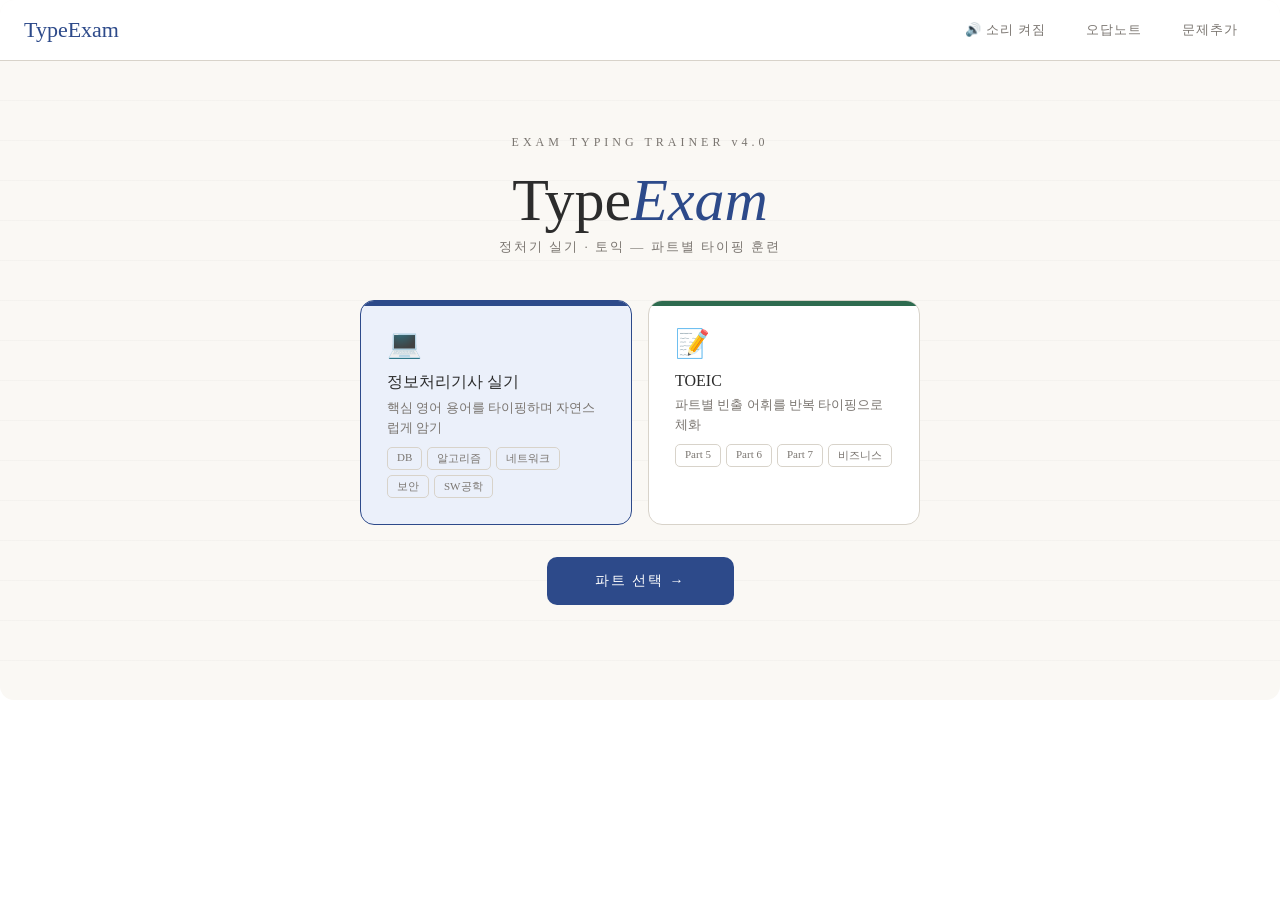
==== TypeExam-github/index.html @ 551e8d2d "feat: TypeExam 타이핑 트레이너 추가" ====
<!DOCTYPE html>
<html lang="ko">
<head>
<meta charset="UTF-8">
<meta name="viewport" content="width=device-width, initial-scale=1.0">
<title>TypeExam</title>
<style>
*{box-sizing:border-box;margin:0;padding:0}
:root{
  --bg:#FAF8F4;--bg2:#F0EDE6;--bg3:#E8E4DC;--card:#FFFFFF;
  --border:#D8D3CA;--border2:#C8C2B8;--text:#2C2C2C;--muted:#7A7570;--dim:#B0A99F;
  --indigo:#2D4A8A;--indigo-t:#EBF0FA;--green:#2E6B4F;--green-t:#E8F4EE;
  --correct:#5C4A9E;--success:#4A7C59;--error:#C0392B;--error-t:#FAEAEA;
  --amber:#B07D2E;--amber-t:#FBF3E2;
  --f-display:var(--font-serif);
  --f-mono:var(--font-mono);
  --f-body:var(--font-sans);
}
#root{
  font-family:var(--f-body);
  background:var(--bg);color:var(--text);
  min-height:700px;border-radius:14px;overflow:hidden;position:relative
}
#root::before{content:'';position:absolute;inset:0;background-image:repeating-linear-gradient(0deg,transparent,transparent 39px,rgba(0,0,0,0.022) 39px,rgba(0,0,0,0.022) 40px);pointer-events:none;z-index:0}
.screen{display:none;flex-direction:column;min-height:700px;position:relative;z-index:1}
.screen.active{display:flex}

/* ── 내비게이션 ── */
.nav-bar{display:flex;align-items:center;gap:12px;padding:14px 24px;background:var(--card);border-bottom:1.5px solid var(--border);flex-shrink:0}
.nav-logo{font-family:var(--f-display);font-size:22px;color:var(--indigo);cursor:pointer;flex-shrink:0}
.nav-tabs{display:flex;gap:4px;margin-left:auto}
.nav-tab{padding:7px 18px;border-radius:7px;font-size:13px;letter-spacing:1px;color:var(--muted);cursor:pointer;transition:all .15s;border:none;background:none;font-family:var(--f-mono)}
.nav-tab:hover{background:var(--bg2);color:var(--text)}
.nav-tab.active{background:var(--indigo-t);color:var(--indigo);font-weight:500}

/* ── 홈 ── */
#s-home{padding:48px 32px;align-items:center;justify-content:center}
.home-eyebrow{font-size:12px;letter-spacing:4px;color:var(--muted);margin-bottom:20px;margin-top:40px;font-family:var(--f-mono)}
.home-title{font-family:var(--f-display);font-size:60px;color:var(--text);line-height:1;margin-bottom:8px;text-align:center}
.home-title em{color:var(--indigo);font-style:italic}
.home-sub{font-size:13px;color:var(--muted);letter-spacing:2px;margin-bottom:44px;text-align:center;font-family:var(--f-mono)}
.exam-grid{display:grid;grid-template-columns:1fr 1fr;gap:16px;width:100%;max-width:560px;margin-bottom:32px}
.exam-card{background:var(--card);border:1.5px solid var(--border);border-radius:14px;padding:26px;cursor:pointer;transition:all .2s;position:relative;overflow:hidden}
.exam-card::after{content:'';position:absolute;top:0;left:0;right:0;height:5px;background:var(--ca,var(--indigo))}
.exam-card:hover{border-color:var(--ca,var(--indigo));transform:translateY(-2px)}
.exam-card.selected{border-color:var(--ca,var(--indigo));background:var(--ct,var(--indigo-t))}
.card-icon{font-size:28px;margin-bottom:12px}
.card-name{font-size:16px;font-weight:500;color:var(--text);margin-bottom:5px;font-family:var(--f-body)}
.card-desc{font-size:13px;color:var(--muted);line-height:1.5;font-family:var(--f-body)}
.card-tags{display:flex;gap:5px;flex-wrap:wrap;margin-top:10px}
.tag{font-size:11px;padding:3px 9px;border-radius:5px;border:1px solid var(--border);color:var(--muted);font-family:var(--f-mono)}
.btn-start{padding:15px 48px;border-radius:10px;border:none;background:var(--indigo);color:white;font-family:var(--f-mono);font-size:14px;letter-spacing:2px;cursor:pointer;transition:all .2s}
.btn-start:hover{background:#243d75;transform:translateY(-1px)}
.btn-start:disabled{background:var(--dim);cursor:not-allowed;transform:none}

/* ── 파트 선택 ── */
#s-part{padding:28px}
.back-row{display:flex;align-items:center;gap:12px;margin-bottom:26px}
.back-btn{background:none;border:1.5px solid var(--border);color:var(--muted);padding:7px 15px;border-radius:7px;cursor:pointer;font-family:var(--f-mono);font-size:13px;transition:all .15s}
.back-btn:hover{border-color:var(--indigo);color:var(--indigo)}
.back-title{font-size:17px;font-weight:500;color:var(--text);font-family:var(--f-body)}
.back-cnt{font-size:13px;color:var(--muted);margin-left:auto;font-family:var(--f-mono)}
.part-grid{display:grid;grid-template-columns:repeat(auto-fill,minmax(210px,1fr));gap:12px}
.part-card{background:var(--card);border:1.5px solid var(--border);border-radius:12px;padding:20px;cursor:pointer;transition:all .18s;position:relative}
.part-card:hover{border-color:var(--indigo);transform:translateY(-1px)}
.part-card.custom{border-style:dashed;border-color:var(--amber);background:var(--amber-t)}
.part-card-cnt{position:absolute;top:12px;right:12px;font-size:11px;color:var(--muted);background:var(--bg2);padding:3px 9px;border-radius:5px;font-family:var(--f-mono)}
.part-name{font-size:14px;font-weight:500;color:var(--text);margin-bottom:4px;font-family:var(--f-body)}
.part-desc{font-size:12px;color:var(--muted);line-height:1.4;font-family:var(--f-body)}
.part-card.custom .part-name{color:var(--amber)}

/* ── 게임 HUD ── */
#s-game{flex-direction:column}
.g-hud{display:flex;align-items:center;padding:12px 22px;background:var(--card);border-bottom:1.5px solid var(--border);flex-shrink:0;gap:0}
.g-badge{font-size:12px;font-weight:500;letter-spacing:2px;padding:5px 12px;border-radius:5px;margin-right:14px;font-family:var(--f-mono)}
.g-pname{font-size:14px;color:var(--muted);flex:1;font-family:var(--f-body)}
.g-stats{display:flex;gap:22px;margin-right:16px}
.g-stat{font-size:13px;color:var(--muted);font-family:var(--f-mono)}
.g-stat b{color:var(--text);font-weight:500}
.g-exit-btn{
  background:none;border:1.5px solid var(--border);color:var(--muted);
  padding:6px 14px;border-radius:7px;cursor:pointer;
  font-family:var(--f-mono);font-size:12px;letter-spacing:1px;
  transition:all .15s;flex-shrink:0;
}
.g-exit-btn:hover{border-color:var(--error);color:var(--error);background:var(--error-t)}

/* ── 게임 바디 ── */
.g-body{flex:1;display:flex;flex-direction:column;padding:22px;gap:16px}
.prog-row{display:flex;align-items:center;gap:10px;flex-shrink:0}
.prog-lbl{font-size:12px;color:var(--muted);letter-spacing:1px;font-family:var(--f-mono)}
.prog-track{flex:1;height:6px;background:var(--bg3);border-radius:3px;overflow:hidden}
.prog-fill{height:100%;border-radius:3px;transition:width .35s ease}
.prog-cnt{font-size:12px;color:var(--muted);font-family:var(--f-mono)}
.dot-row{display:flex;gap:5px;flex-wrap:wrap;justify-content:center}
.dot{width:8px;height:8px;border-radius:50%;background:var(--border);transition:all .2s}
.dot.done{background:var(--success)}
.dot.cur{background:var(--indigo);transform:scale(1.5)}

/* ── 단어 카드 ── */
.word-card{background:var(--card);border:1.5px solid var(--border);border-radius:14px;padding:24px 26px;flex-shrink:0}
.wc-top{display:flex;align-items:center;gap:10px;margin-bottom:10px}
.wc-label{font-size:12px;letter-spacing:2px;color:var(--muted);font-family:var(--f-mono)}
.wc-div{flex:1;height:1px;background:var(--border)}
.wc-mean{font-size:18px;color:var(--text);line-height:1.65;font-family:var(--f-body);font-weight:500}
.wc-ctx{font-size:14px;color:var(--muted);font-family:var(--f-body);font-style:italic;margin-top:8px;padding-left:12px;border-left:3px solid var(--border);line-height:1.55}

/* ── 타이핑 영역 ── */
.type-area{flex:1;display:flex;flex-direction:column;align-items:center;justify-content:center;gap:18px;min-height:160px;position:relative}
.tw{font-size:40px;font-weight:500;letter-spacing:6px;text-align:center;min-height:56px;font-family:var(--f-mono)}
.tw-done{color:var(--correct)}
.tw-cur{color:var(--text);opacity:.3}
.tw-err{color:var(--error);text-decoration:underline wavy var(--error)}
.caret{display:inline-block;width:2px;height:38px;background:var(--indigo);vertical-align:middle;animation:blink 1s infinite;border-radius:1px}
@keyframes blink{0%,100%{opacity:1}50%{opacity:0}}
.shake{animation:shake .2s}
@keyframes shake{0%,100%{transform:translateX(0)}25%{transform:translateX(-8px)}75%{transform:translateX(8px)}}
.hint-row{display:flex;gap:10px;flex-wrap:wrap;justify-content:center}
.chip{font-size:12px;color:var(--muted);padding:4px 13px;border:1px solid var(--border);border-radius:20px;background:var(--bg2);font-family:var(--f-mono)}
.chip.combo{color:var(--amber);border-color:var(--amber);background:var(--amber-t);display:none}
.pop{position:absolute;font-size:14px;font-weight:500;pointer-events:none;animation:popUp .7s ease-out forwards;font-family:var(--f-mono)}
@keyframes popUp{0%{opacity:1;transform:translateY(0)}100%{opacity:0;transform:translateY(-50px)}}

.lang-badge{
  font-size:11px;padding:3px 10px;border-radius:12px;
  font-family:var(--f-mono);letter-spacing:1px;font-weight:500;
  transition:all .2s;
}
.lang-badge.en{background:var(--indigo-t);color:var(--indigo);border:1px solid var(--indigo)}
.lang-badge.ko{background:var(--green-t);color:var(--green);border:1px solid var(--green)}

/* ── 입력행 ── */
.g-input-row{padding:16px 22px;background:var(--card);border-top:1.5px solid var(--border);display:flex;gap:12px;align-items:center;flex-shrink:0}
.g-prompt{color:var(--indigo);font-size:22px;font-family:var(--f-mono)}
#g-input{flex:1;background:transparent;border:none;outline:none;font-family:var(--f-mono);font-size:22px;color:var(--text);caret-color:var(--indigo)}
#g-input::placeholder{color:var(--dim)}
.skip-btn{font-size:12px;color:var(--muted);background:none;border:1px solid var(--border);padding:6px 14px;border-radius:20px;cursor:pointer;font-family:var(--f-mono);transition:all .15s}
.skip-btn:hover{color:var(--amber);border-color:var(--amber);background:var(--amber-t)}

/* ── 결과 ── */
#s-result{align-items:center;justify-content:center;padding:40px;gap:18px}
.res-icon{font-size:40px; margin-top:80px}
.res-title{font-family:var(--f-display);font-size:46px;color:var(--text)}
.res-sub{font-size:12px;color:var(--muted);letter-spacing:2px;font-family:var(--f-mono)}
.res-grid{display:grid;grid-template-columns:1fr 1fr;gap:12px;width:100%;max-width:380px}
.res-card{background:var(--card);border:1.5px solid var(--border);border-radius:12px;padding:18px;text-align:center}
.res-val{font-size:36px;font-weight:500;color:var(--indigo);font-family:var(--f-mono)}
.res-lbl{font-size:12px;color:var(--muted);letter-spacing:1px;margin-top:4px;font-family:var(--f-mono)}
.res-wrong{width:100%;max-width:480px;background:var(--card);border:1.5px solid var(--border);border-radius:12px;overflow:hidden;max-height:200px;overflow-y:auto}
.rw-head{padding:10px 16px;background:var(--error-t);border-bottom:1px solid var(--border);font-size:12px;color:var(--error);letter-spacing:1px;position:sticky;top:0;font-family:var(--f-mono)}
.rw-item{display:flex;gap:12px;padding:10px 16px;border-bottom:1px solid var(--border);align-items:baseline}
.rw-item:last-child{border:none}
.rw-word{font-size:15px;font-weight:500;color:var(--text);min-width:130px;font-family:var(--f-mono)}
.rw-mean{font-size:13px;color:var(--muted);font-family:var(--f-body)}
.btn-row{display:flex;gap:10px;flex-wrap:wrap;justify-content:center}
.btn-indigo{padding:12px 28px;border-radius:9px;border:1.5px solid var(--indigo);background:transparent;color:var(--indigo);font-family:var(--f-mono);font-size:13px;letter-spacing:1px;cursor:pointer;transition:all .15s}
.btn-indigo:hover{background:var(--indigo-t)}
.btn-amber{padding:12px 28px;border-radius:9px;border:1.5px solid var(--amber);background:transparent;color:var(--amber);font-family:var(--f-mono);font-size:13px;letter-spacing:1px;cursor:pointer;transition:all .15s}
.btn-amber:hover{background:var(--amber-t)}
.btn-gray{padding:12px 28px;border-radius:9px;border:1.5px solid var(--border);background:transparent;color:var(--muted);font-family:var(--f-mono);font-size:13px;letter-spacing:1px;cursor:pointer;transition:all .15s}
.btn-gray:hover{border-color:var(--muted);color:var(--text)}

/* ── 오답노트 ── */
#s-wrong{padding:0}
.page-body{padding:24px 28px;display:flex;flex-direction:column;flex:1}
.page-header{display:flex;align-items:center;gap:12px;margin-bottom:20px}
.page-title{font-family:var(--f-display);font-size:26px;color:var(--text)}
.page-cnt{font-size:13px;color:var(--muted);margin-left:auto;font-family:var(--f-mono)}
.empty-state{flex:1;display:flex;flex-direction:column;align-items:center;justify-content:center;gap:10px;color:var(--muted)}
.empty-icon{font-size:42px;opacity:.4}
.empty-text{font-size:14px;letter-spacing:1px;font-family:var(--f-mono)}
.empty-sub{font-size:13px;color:var(--dim);font-family:var(--f-body);text-align:center}
.note-list{display:flex;flex-direction:column;gap:10px;overflow-y:auto;max-height:440px}
.note-item{background:var(--card);border:1.5px solid var(--border);border-radius:12px;padding:14px 16px;display:flex;align-items:flex-start;gap:14px}
.note-word{font-size:16px;font-weight:500;color:var(--text);min-width:140px;flex-shrink:0;font-family:var(--f-mono)}
.note-info{flex:1}
.note-mean{font-size:13px;color:var(--muted);font-family:var(--f-body);line-height:1.5;margin-bottom:5px}
.note-meta{display:flex;gap:7px;align-items:center}
.note-exam{font-size:11px;padding:2px 8px;border-radius:4px;font-family:var(--f-mono)}
.note-cnt{font-size:11px;color:var(--error);font-family:var(--f-mono)}
.note-del{background:none;border:none;color:var(--dim);cursor:pointer;font-size:15px;padding:3px 7px;border-radius:5px;transition:all .15s;flex-shrink:0}
.note-del:hover{background:var(--error-t);color:var(--error)}
.note-actions{display:flex;gap:10px;margin-top:16px}

/* ── 문제 추가 ── */
#s-custom{padding:0}
.form-group{margin-bottom:14px}
.form-label{font-size:12px;letter-spacing:2px;color:var(--muted);margin-bottom:6px;display:block;font-family:var(--f-mono)}
.form-input{width:100%;padding:11px 14px;border:1.5px solid var(--border);border-radius:9px;font-family:var(--f-mono);font-size:15px;color:var(--text);background:var(--card);outline:none;transition:border-color .15s}
.form-input:focus{border-color:var(--amber)}
.form-textarea{width:100%;padding:11px 14px;border:1.5px solid var(--border);border-radius:9px;font-family:var(--f-body);font-size:14px;color:var(--text);background:var(--card);outline:none;transition:border-color .15s;resize:none;line-height:1.6}
.form-textarea:focus{border-color:var(--amber)}
.form-row{display:grid;grid-template-columns:1fr 1fr;gap:14px}
.add-btn{width:100%;padding:12px;border-radius:9px;border:none;background:var(--amber);color:white;font-family:var(--f-mono);font-size:13px;letter-spacing:2px;cursor:pointer;transition:all .15s;margin-bottom:20px}
.add-btn:hover{background:#9a6c26}
.section-divider{font-size:11px;letter-spacing:2px;color:var(--muted);margin:0 0 12px;padding-bottom:7px;border-bottom:1px solid var(--border);font-family:var(--f-mono)}
.custom-list{display:flex;flex-direction:column;gap:8px;overflow-y:auto;max-height:240px}
.custom-item{background:var(--card);border:1.5px solid var(--border);border-radius:12px;padding:13px 15px;display:flex;align-items:flex-start;gap:12px}
.ci-word{font-size:15px;font-weight:500;color:var(--text);min-width:130px;flex-shrink:0;font-family:var(--f-mono)}
.ci-info{flex:1}
.ci-mean{font-size:13px;color:var(--muted);font-family:var(--f-body);margin-bottom:3px;line-height:1.5}
.ci-ctx{font-size:12px;color:var(--dim);font-family:var(--f-body);font-style:italic}
.ci-cat{font-size:11px;color:var(--amber);margin-top:3px;display:block;font-family:var(--f-mono)}
.ci-del{background:none;border:none;color:var(--dim);cursor:pointer;font-size:15px;padding:3px 6px;border-radius:5px;transition:all .15s;flex-shrink:0}
.ci-del:hover{background:var(--error-t);color:var(--error)}
.custom-empty{font-size:13px;color:var(--muted);text-align:center;padding:20px;letter-spacing:1px;font-family:var(--f-mono)}
.play-custom-btn{width:100%;padding:12px;border-radius:9px;border:1.5px solid var(--amber);background:var(--amber-t);color:var(--amber);font-family:var(--f-mono);font-size:13px;letter-spacing:2px;cursor:pointer;transition:all .15s;margin-top:12px}
.play-custom-btn:hover{background:var(--amber);color:white}
.play-custom-btn:disabled{opacity:.4;cursor:not-allowed}

/* ── 토스트 ── */
.toast{position:absolute;bottom:20px;left:50%;transform:translateX(-50%);background:var(--text);color:white;font-size:13px;padding:9px 22px;border-radius:22px;letter-spacing:1px;z-index:99;font-family:var(--f-mono);animation:fadeInOut 2s ease forwards;white-space:nowrap}
@keyframes fadeInOut{0%{opacity:0;transform:translateX(-50%) translateY(8px)}15%{opacity:1;transform:translateX(-50%) translateY(0)}80%{opacity:1}100%{opacity:0}}

/* ── 오답노트 가리기(플래시카드) 기능 ── */
.mask-btn {
  padding: 5px 12px; border-radius: 14px; border: 1.5px solid var(--border);
  background: var(--card); color: var(--muted); font-size: 11px; 
  cursor: pointer; transition: all 0.2s; font-family: var(--f-mono);
}
.mask-btn.active {
  background: var(--indigo); color: white; border-color: var(--indigo);
}
.mask-word .note-word,
.mask-mean .note-mean {
  background-color: var(--border2);
  color: transparent;
  border-radius: 6px;
  cursor: pointer;
  user-select: none;
  transition: background-color 0.2s, color 0.2s;
}
.mask-word .note-word:hover,
.mask-mean .note-mean:hover {
  background-color: var(--muted);
}
.mask-word .note-word.revealed { background-color: transparent; color: var(--text); }
.mask-mean .note-mean.revealed { background-color: transparent; color: var(--muted); }
</style>
</head>
<body>
<div id="root">

<div id="s-home" class="screen active">
  <div class="nav-bar" style="position:absolute; top:0; left:0; width:100%; box-sizing:border-box;">
    <div class="nav-logo" onclick="goHome()">TypeExam</div>
    <div class="nav-tabs">
      <button id="mute-btn" class="nav-tab" onclick="toggleMute()">🔊 소리 켜짐</button> 
      <button class="nav-tab" onclick="showScreen('s-wrong')">오답노트</button>
      <button class="nav-tab" onclick="showScreen('s-custom')">문제추가</button>
    </div>
  </div>

  <div class="home-eyebrow">EXAM TYPING TRAINER v4.0</div>
  <div class="home-title">Type<em>Exam</em></div>
  <div class="home-sub">정처기 실기 · 토익 — 파트별 타이핑 훈련</div>

  <div class="exam-grid">
    <div class="exam-card" style="--ca:var(--indigo);--ct:var(--indigo-t)" id="card-jcs" onclick="selExam('jcs')">
      <div class="card-icon">💻</div>
      <div class="card-name">정보처리기사 실기</div>
      <div class="card-desc">핵심 영어 용어를 타이핑하며 자연스럽게 암기</div>
      <div class="card-tags"><span class="tag">DB</span><span class="tag">알고리즘</span><span class="tag">네트워크</span><span class="tag">보안</span><span class="tag">SW공학</span></div>
    </div>
    <div class="exam-card" style="--ca:var(--green);--ct:var(--green-t)" id="card-toeic" onclick="selExam('toeic')">
      <div class="card-icon">📝</div>
      <div class="card-name">TOEIC</div>
      <div class="card-desc">파트별 빈출 어휘를 반복 타이핑으로 체화</div>
      <div class="card-tags"><span class="tag">Part 5</span><span class="tag">Part 6</span><span class="tag">Part 7</span><span class="tag">비즈니스</span></div>
    </div>
  </div>
  <button class="btn-start" id="btn-go" disabled onclick="gopart()">파트 선택 →</button>
</div>

<div id="s-part" class="screen">
  <div class="nav-bar">
    <div class="nav-logo" onclick="goHome()">TypeExam</div>
    <div class="nav-tabs">
      <button id="mute-btn" class="nav-tab" onclick="toggleMute()">🔊 소리 켜짐</button> 
      <button class="nav-tab" onclick="showScreen('s-wrong')">오답노트</button>
      <button class="nav-tab" onclick="showScreen('s-custom')">문제추가</button>
    </div>
  </div>
  <div style="padding:24px 28px">
    <div class="back-row">
      <button class="back-btn" onclick="goHome()">← 뒤로</button>
      <div class="back-title" id="part-title">—</div>
      <div class="back-cnt" id="part-cnt"></div>
    </div>
    <div class="part-grid" id="part-grid"></div>
  </div>
</div>

<div id="s-mode" class="screen">
  <div class="nav-bar">
    <div class="nav-logo" onclick="goHome()">TypeExam</div>
    <div class="nav-tabs">
      <button id="mute-btn" class="nav-tab" onclick="toggleMute()">🔊 소리 켜짐</button> 
      <button class="nav-tab" onclick="showScreen('s-wrong')">오답노트</button>
      <button class="nav-tab" onclick="showScreen('s-custom')">문제추가</button>
    </div>
  </div>
  <div class="page-body" style="justify-content:center; align-items:center; padding-top:40px;">
    <div style="width:min(780px,100%); display:flex; flex-direction:column; gap:20px;">
      <div class="page-header" style="margin-bottom:0;">
        <div class="page-title">게임 모드 선택</div>
        <div class="page-cnt" id="mode-part-label">—</div>
      </div>
      <div class="exam-grid" style="grid-template-columns:repeat(2,minmax(240px,1fr));">
        <div class="exam-card selected" style="--ca:var(--indigo);--ct:var(--indigo-t); cursor:pointer;" onclick="chooseMode('normal')">
          <div class="card-icon">♾️</div>
          <div class="card-name">제한 없음</div>
          <div class="card-desc">시간 제한 없이 끝까지 연습</div>
          <div class="card-tags"><span class="tag">기본 모드</span></div>
        </div>
        <div class="exam-card" style="--ca:var(--amber);--ct:var(--amber-t); cursor:pointer;" onclick="chooseMode('timeattack')">
          <div class="card-icon">⏱️</div>
          <div class="card-name">타임어택</div>
          <div class="card-desc">제한시간 안에 최대한 많이 입력</div>
          <div class="card-tags"><span class="tag">60/90/120초</span></div>
        </div>
      </div>
      <div id="time-select-box" style="display:none; background:var(--card); border:1px solid var(--border); border-radius:24px; padding:20px; box-shadow:var(--shadow);">
        <div style="font-size:13px; color:var(--muted); margin-bottom:12px; font-family:var(--f-mono);">타임어택 시간을 골라주세요</div>
        <div class="btn-row" style="justify-content:flex-start;">
          <button class="btn-indigo" onclick="chooseTime(60)">60초</button>
          <button class="btn-indigo" onclick="chooseTime(90)">90초</button>
          <button class="btn-indigo" onclick="chooseTime(120)">120초</button>
        </div>
      </div>
      <div class="btn-row" style="justify-content:flex-start;">
        <button class="btn-gray" onclick="showScreen('s-part')">← 파트로 돌아가기</button>
      </div>
    </div>
  </div>
</div>

<div id="s-game" class="screen">
  <div class="g-hud">
    <div class="g-badge" id="g-badge"></div>
    <div class="g-pname" id="g-pname"></div>
    <div class="g-stats">
      <div class="g-stat">TIME <b id="g-timer">∞</b></div>
      <div class="g-stat">WPM <b id="g-wpm">0</b></div>
      <div class="g-stat">ACC <b id="g-acc">100%</b></div>
      <div class="g-stat">COMBO <b id="g-combo" style="color:var(--amber)">0</b></div>
    </div>
    <button class="g-exit-btn" onclick="exitGame()">✕ 나가기</button>
  </div>
  <div class="g-body">
    <div class="prog-row">
      <div class="prog-lbl">PROGRESS</div>
      <div class="prog-track"><div class="prog-fill" id="g-prog" style="width:0%"></div></div>
      <div class="prog-cnt" id="g-cnt">0/0</div>
    </div>
    <div class="dot-row" id="dot-row"></div>
    <div class="word-card">
      <div class="wc-top">
        <div class="wc-label" id="wc-lbl">DEFINITION</div>
        <div class="wc-div"></div>
        <span class="lang-badge en" id="lang-badge">EN</span>
      </div>
      <div class="wc-mean" id="wc-mean">—</div>
      <div class="wc-ctx" id="wc-ctx"></div>
    </div>
    <div class="type-area" id="type-area">
      <div class="tw" id="tw"><span class="caret"></span></div>
      <div class="hint-row">
        <span class="chip" id="h-len">— 글자</span>
        <span class="chip" id="h-first" style="display:none"></span>
        <span class="chip combo" id="h-combo">🔥 COMBO!</span>
      </div>
    </div>
  </div>
  <div class="g-input-row">
    <div class="g-prompt">›</div>
    <input id="g-input" type="text" placeholder="Type then press Enter..." autocomplete="off" autocorrect="off" spellcheck="false" autocapitalize="off"/>
    <button class="skip-btn" onclick="skip()">SKIP</button>
  </div>
</div>

<div id="s-result" class="screen" style="align-items:center;justify-content:center">
  <div class="nav-bar" style="position:absolute; top:0; left:0; width:100%; box-sizing:border-box;">
    <div class="nav-logo" onclick="goHome()">TypeExam</div>
    <div class="nav-tabs">
      <button id="mute-btn" class="nav-tab" onclick="toggleMute()">🔊 소리 켜짐</button> 
      <button class="nav-tab" onclick="showScreen('s-wrong')">오답노트</button>
      <button class="nav-tab" onclick="showScreen('s-custom')">문제추가</button>
    </div>
  </div>
  <div class="res-icon" id="res-icon" style="margin-top: 80px; font-size: 40px;">🎉</div>
  <div class="res-title" id="res-title">Result</div>
  <div class="res-sub" id="res-sub">SESSION COMPLETE</div>
  <div class="res-grid">
    <div class="res-card"><div class="res-val" id="r-wpm">0</div><div class="res-lbl">AVG WPM</div></div>
    <div class="res-card"><div class="res-val" id="r-acc">0%</div><div class="res-lbl">ACCURACY</div></div>
    <div class="res-card"><div class="res-val" id="r-words">0</div><div class="res-lbl">WORDS</div></div>
    <div class="res-card"><div class="res-val" id="r-combo">0</div><div class="res-lbl">BEST COMBO</div></div>
  </div>
  <div class="res-wrong" id="res-wrong" style="display:none">
    <div class="rw-head">오답 복습</div>
    <div id="rw-list"></div>
  </div>
  <div class="btn-row">
    <button class="btn-indigo" onclick="retry()">↺ 다시 풀기</button>
    <button class="btn-amber" onclick="saveWrong()">오답노트 저장</button>
    <button class="btn-gray" onclick="goHome()">홈으로</button>
  </div>
</div>

<div id="s-wrong" class="screen">
  <div class="nav-bar">
    <div class="nav-logo" onclick="goHome()">TypeExam</div>
    <div class="nav-tabs">
      <button class="nav-tab active" onclick="showScreen('s-wrong')">오답노트</button>
      <button class="nav-tab" onclick="showScreen('s-custom')">문제추가</button>
    </div>
  </div>
  <div class="page-body">
    <div class="page-header">
      <div class="page-title" id="wrong-main-title">오답 노트</div>
      <div class="page-cnt" id="wrong-cnt">0개</div>
    </div>

    <div id="wrong-part-view" style="display:block; width:100%;">
       <div class="part-grid" id="wrong-part-grid"></div>
    </div>

    <div id="wrong-word-view" style="display:none; width:100%; flex-direction:column; flex:1;">
       <div class="back-row" style="margin-bottom:16px;">
         <button class="back-btn" onclick="showWrongParts()">← 파트 목록으로</button>
         <div class="back-title" id="wrong-sub-title">상세 단어</div>
       </div>
       <div id="wrong-list-count" style="font-size: 12px; color: var(--muted); margin-bottom: 6px; font-family: var(--f-mono); text-align: right;">0개</div>
       <div id="wrong-list" class="note-list" style="flex:1;"></div>
       <div id="wrong-actions" class="note-actions"></div>
    </div>
  </div>
</div>

<div id="s-custom" class="screen">
  <div class="nav-bar">
    <div class="nav-logo" onclick="goHome()">TypeExam</div>
    <div class="nav-tabs">
      <button id="mute-btn" class="nav-tab" onclick="toggleMute()">🔊 소리 켜짐</button> 
      <button class="nav-tab" onclick="showScreen('s-wrong')">오답노트</button>
      <button class="nav-tab active" onclick="showScreen('s-custom')">문제추가</button>
    </div>
  </div>
  <div class="page-body">
    <div class="page-header" style="margin-bottom:16px">
      <div class="page-title">문제 추가</div>
    </div>
    <div class="form-row">
      <div class="form-group">
        <label class="form-label">WORD (영어 또는 한글)</label>
        <input class="form-input" id="f-word" placeholder="예: normalization  또는  정규화" autocomplete="off" spellcheck="false"/>
      </div>
      <div class="form-group">
        <label class="form-label">CATEGORY</label>
        <input class="form-input" id="f-cat" placeholder="예: 정처기 심화" autocomplete="off"/>
      </div>
    </div>
    <div class="form-group">
      <label class="form-label">MEANING — 타이핑 중 보여질 뜻</label>
      <textarea class="form-textarea" id="f-mean" rows="2" placeholder="예: 데이터 중복을 제거하여 DB를 효율적으로 설계하는 과정"></textarea>
    </div>
    <div class="form-group">
      <label class="form-label">CONTEXT — 예문 또는 헷갈리는 개념 메모 (선택)</label>
      <textarea class="form-textarea" id="f-ctx" rows="2" placeholder="예: 1NF→2NF→3NF→BCNF / 트랜잭션과 혼동 주의"></textarea>
    </div>
    <button class="add-btn" onclick="addCustom()">+ 문제 추가</button>
    
    <div class="section-divider">저장된 문제 목록</div>
    <div id="custom-list" class="custom-list"></div>
    <div id="custom-empty" class="custom-empty">아직 추가한 문제가 없어요</div>
    <button class="play-custom-btn" id="play-custom-btn" disabled onclick="playCustom()">추가한 문제로 게임 시작 →</button>
  </div>
</div>

</div>
<script>
// ══════════════════════════════════════════════════════════════════
//  데이터베이스
// ══════════════════════════════════════════════════════════════════
const DB={
  jcs:{name:'정보처리기사 실기',badge:'정처기',prog:'#2D4A8A',
    parts:{
      '데이터베이스':{desc:'SQL, 정규화, 트랜잭션',items:[
        {w:'normalization',m:'데이터 중복을 제거하여 DB를 효율적으로 설계하는 과정',c:'1NF→2NF→3NF→BCNF 단계로 진행된다'},
        {w:'transaction',m:'DB 상태를 변환하는 하나의 논리적 작업 단위',c:'ACID — 원자성, 일관성, 격리성, 지속성을 보장해야 한다'},
        {w:'index',m:'검색 속도를 향상시키기 위해 사용하는 데이터 구조',c:'B-Tree, Hash 인덱스 등이 있으며 DML 성능에 영향을 준다'},
        {w:'deadlock',m:'두 트랜잭션이 서로의 자원을 기다리며 무한 대기하는 상태',c:'예방, 회피, 탐지, 복구 4가지 방법으로 해결한다'},
        {w:'trigger',m:'특정 이벤트 발생 시 자동으로 실행되는 프로시저',c:'INSERT, UPDATE, DELETE 이벤트에 연결하여 사용한다'},
        {w:'view',m:'하나 이상의 테이블을 기반으로 만든 가상 테이블',c:'데이터 보안과 복잡한 쿼리 단순화에 활용된다'},
        {w:'rollback',m:'트랜잭션 오류 발생 시 이전 상태로 되돌리는 연산',c:'COMMIT 이전 상태로 DB 복원한다'},
        {w:'schema',m:'데이터베이스 구조와 제약조건을 정의한 메타데이터',c:'외부, 개념, 내부 스키마 3단계로 나눈다'},
        {w:'join',m:'둘 이상의 테이블을 연결하여 데이터를 조회하는 연산',c:'INNER, LEFT, RIGHT, FULL OUTER JOIN이 있다'},
        {w:'subquery',m:'다른 쿼리 내부에 포함된 SELECT 문',c:'스칼라, 인라인 뷰, 중첩 서브쿼리로 구분된다'},
        {w:'primary key',m:'각 행을 고유하게 식별하는 키',c:'중복 및 NULL 불가'},
        {w:'foreign key',m:'다른 테이블의 기본키를 참조',c:'참조 무결성 유지'},
        {w:'lock',m:'동시성 제어를 위한 잠금',c:'공유락/배타락'},
        {w:'cursor',m:'쿼리 결과를 순차적으로 처리',c:'절차형 SQL'},
        {w:'procedure',m:'저장된 SQL 실행 블록',c:'반복 작업 자동화'},
        {w:'constraint',m:'데이터 무결성 규칙',c:'NOT NULL, UNIQUE'},
        {w:'sequence',m:'자동 증가 값 생성 객체',c:'PK 생성'},
        {w:'savepoint',m:'트랜잭션 중간 저장 지점',c:'부분 롤백'},
        {w:'truncate',m:'테이블 데이터 전체 삭제',c:'롤백 불가'},
        {w:'cascade',m:'참조된 데이터 함께 삭제',c:'연쇄 삭제'},
        {w:'grant',m:'권한 부여 명령어',c:'접근 제어'},
        {w:'revoke',m:'권한 회수 명령어',c:'보안 관리'},
        {w:'union',m:'두 결과 집합 합치기',c:'중복 제거'},
        {w:'intersect',m:'공통 결과 반환',c:'교집합'},
        {w:'minus',m:'차집합 결과 반환',c:'A-B'},
        {w:'distinct',m:'중복 제거 키워드',c:'SELECT DISTINCT'},
        {w:'group by',m:'데이터 그룹화',c:'집계 함수와 사용'},
        {w:'having',m:'그룹 조건 필터링',c:'GROUP BY와 사용'},
        {w:'order by',m:'결과 정렬',c:'ASC, DESC'},
        {w:'inner join',m:'공통 값만 결합',c:'기본 조인'},
        {w:'outer join',m:'한쪽 포함 결합',c:'LEFT, RIGHT'},
        {w:'cross join',m:'모든 조합 생성',c:'카티션 곱'},
        {w:'index scan',m:'인덱스를 이용한 검색',c:'성능 향상'},
        {w:'full scan',m:'전체 테이블 탐색',c:'비효율적'},
        {w:'log',m:'트랜잭션 기록 파일',c:'복구용'},
        {w:'checkpoint',m:'DB 상태 저장 지점',c:'복구 속도 향상'},
        {w:'sharding',m:'데이터를 분산 저장',c:'확장성'},
        {w:'replication',m:'데이터 복제',c:'가용성 향상'},
        {w:'denormalization',m:'성능 위해 일부 중복 허용',c:'조회 속도 개선'},
        {w:'materialized view',m:'데이터를 실제로 저장하는 뷰',c:'조회 성능 향상'},
      ]},
      '알고리즘':{desc:'정렬, 탐색, 자료구조',items:[
        {w:'quicksort',m:'피벗을 기준으로 분할하는 평균 O(n log n) 정렬',c:'최악의 경우 O(n²), 불안정 정렬'},
        {w:'recursion',m:'함수가 자기 자신을 호출하는 프로그래밍 기법',c:'반드시 기저 조건(Base Case)이 있어야 한다'},
        {w:'stack',m:'후입선출(LIFO) 방식의 선형 자료구조',c:'함수 호출, DFS, 괄호 검사에 활용'},
        {w:'queue',m:'선입선출(FIFO) 방식의 선형 자료구조',c:'BFS, 프린터 스풀링, 프로세스 스케줄링에 활용'},
        {w:'hashing',m:'키를 해시 함수로 변환하여 데이터를 저장하는 기법',c:'평균 O(1) 탐색, 충돌 처리 필요'},
        {w:'complexity',m:'알고리즘의 실행 시간이나 공간 사용량 분석 지표',c:'O(1), O(n), O(n log n), O(n²)'},
        {w:'dijkstra',m:'단일 출발점에서 모든 노드까지 최단 경로 알고리즘',c:'음의 가중치 없는 그래프에서 사용'},
        {w:'greedy',m:'각 단계에서 최선의 선택을 하는 알고리즘 설계',c:'최적 해를 항상 보장하지는 않는다'},
        {w:'binary',m:'정렬된 배열에서 O(log n)으로 탐색하는 이진 탐색',c:'중간값과 비교하며 절반씩 범위를 줄인다'},
        {w:'dynamic',m:'부분 문제 결과를 저장하며 해결하는 알고리즘 기법',c:'메모이제이션과 타뷸레이션 방식이 있다'},
        {w:'merge sort',m:'분할 정복 기반 정렬',c:'O(n log n)'},
        {w:'bubble sort',m:'인접 요소 비교 정렬',c:'O(n²)'},
        {w:'selection sort',m:'최솟값 선택 정렬',c:'O(n²)'},
        {w:'heap',m:'완전 이진 트리 구조',c:'우선순위 큐'},
        {w:'graph',m:'노드와 간선 구조',c:'네트워크 표현'},
        {w:'tree',m:'계층적 구조',c:'루트 존재'},
        {w:'dfs',m:'깊이 우선 탐색',c:'스택 사용'},
        {w:'bfs',m:'너비 우선 탐색',c:'큐 사용'},
        {w:'priority queue',m:'우선순위 기반 큐',c:'힙 활용'},
        {w:'backtracking',m:'조건 안맞으면 되돌림',c:'완전 탐색'},
        {w:'divide and conquer',m:'문제 분할 후 해결',c:'재귀 구조'},
        {w:'binary tree',m:'각 노드 최대 2자식',c:'기본 트리'},
        {w:'balanced tree',m:'높이 균형 트리',c:'검색 효율'},
        {w:'avl tree',m:'자기 균형 이진 트리',c:'회전 사용'},
        {w:'red black tree',m:'균형 트리 구조',c:'색상 규칙'},
        {w:'topological sort',m:'순서 정렬 알고리즘',c:'DAG에서 사용'},
        {w:'floyd warshall',m:'모든 노드 최단 경로',c:'O(n³)'},
        {w:'kruskal algorithm',m:'최소 신장 트리 알고리즘',c:'간선 기준'},
        {w:'prim algorithm',m:'MST 알고리즘',c:'노드 기준'},
        {w:'knapsack problem',m:'배낭 문제 알고리즘',c:'DP 활용'},
        {w:'fibonacci sequence',m:'피보나치 수열',c:'DP 예제'},
        {w:'permutation',m:'순열 생성',c:'모든 경우'},
        {w:'combination',m:'조합 생성',c:'부분 선택'},
        {w:'sliding window',m:'구간 이동 방식',c:'배열 문제'},
        {w:'two pointer',m:'두 포인터 이동',c:'효율적 탐색'},
        {w:'hash table',m:'키-값 저장 구조',c:'빠른 검색'},
        {w:'linked list',m:'노드 연결 구조',c:'동적 크기'},
        {w:'deque',m:'양쪽 삽입 가능한 큐',c:'유연한 구조'},
        {w:'trie',m:'문자열 탐색 트리',c:'자동완성'},
        {w:'segment tree',m:'구간 합 처리 자료구조',c:'빠른 쿼리'},
      ]},
      '네트워크':{desc:'OSI 7계층, 프로토콜',items:[
        {w:'protocol',m:'컴퓨터 간 데이터 통신을 위한 규칙과 절차 집합',c:'TCP/IP가 인터넷의 표준 프로토콜'},
        {w:'routing',m:'패킷이 목적지까지 전달될 경로를 결정하는 과정',c:'정적 라우팅과 동적 라우팅으로 구분'},
        {w:'firewall',m:'네트워크 트래픽을 모니터링하고 제어하는 보안 시스템',c:'패킷 필터링, 상태 검사, 응용 게이트웨이 방식'},
        {w:'subnet',m:'하나의 IP 네트워크를 여러 개의 작은 네트워크로 분할',c:'서브넷 마스크로 네트워크/호스트 부분 구분'},
        {w:'bandwidth',m:'단위 시간당 전송 가능한 데이터의 최대 양',c:'bps(bits per second) 단위로 측정'},
        {w:'gateway',m:'서로 다른 네트워크를 연결하는 장치 또는 소프트웨어',c:'OSI 7계층 전체에서 동작, 프로토콜 변환'},
        {w:'ethernet',m:'유선 LAN에서 가장 널리 사용되는 네트워크 기술',c:'CSMA/CD 방식으로 충돌 감지 및 처리'},
        {w:'packet',m:'네트워크에서 전송되는 데이터의 기본 단위',c:'헤더와 페이로드로 구성'},
        {w:'latency',m:'데이터가 출발지에서 목적지까지 전달되는 시간',c:'RTT(Round Trip Time)로 측정, ms 단위'},
        {w:'switch',m:'MAC 주소 기반으로 데이터를 목적지에 전달하는 장치',c:'OSI 2계층(데이터링크)에서 동작'},
        {w:'ip address',m:'장치 식별 주소',c:'IPv4, IPv6'},
        {w:'dns',m:'도메인→IP 변환',c:'인터넷 주소록'},
        {w:'http',m:'웹 통신 프로토콜',c:'비암호화'},
        {w:'https',m:'보안 웹 통신',c:'TLS 사용'},
        {w:'tcp',m:'신뢰성 프로토콜',c:'연결형'},
        {w:'udp',m:'빠른 비연결 프로토콜',c:'스트리밍'},
        {w:'mac address',m:'물리 주소',c:'고유값'},
        {w:'router',m:'경로 설정 장치',c:'3계층'},
        {w:'hub',m:'모든 포트 전송',c:'비효율'},
        {w:'arp',m:'IP→MAC 변환',c:'필수 프로토콜'},
        {w:'icmp',m:'오류 메시지 전달',c:'ping 사용'},
        {w:'ftp',m:'파일 전송 프로토콜',c:'비보안'},
        {w:'smtp',m:'메일 전송 프로토콜',c:'이메일'},
        {w:'pop3',m:'메일 수신 프로토콜',c:'단순 구조'},
        {w:'imap',m:'메일 서버 동기화',c:'고급 기능'},
        {w:'lan',m:'근거리 네트워크',c:'사무실'},
        {w:'wan',m:'광역 네트워크',c:'인터넷'},
        {w:'nat',m:'IP 주소 변환',c:'공인↔사설'},
        {w:'dhcp',m:'자동 IP 할당',c:'편의성'},
        {w:'port',m:'통신 번호',c:'서비스 구분'},
        {w:'socket',m:'통신 endpoint',c:'프로그램 연결'},
        {w:'throughput',m:'실제 전송량',c:'성능 지표'},
        {w:'packet loss',m:'패킷 손실',c:'품질 저하'},
        {w:'collision',m:'충돌 발생',c:'네트워크 문제'},
        {w:'csma',m:'충돌 감지 방식',c:'이더넷'},
        {w:'frame',m:'데이터 링크 단위',c:'MAC 포함'},
        {w:'segment',m:'전송 계층 단위',c:'TCP 데이터'},
        {w:'gateway device',m:'네트워크 연결 장치',c:'프로토콜 변환'},
        {w:'ssid',m:'와이파이 이름',c:'무선 네트워크 식별'},
        {w:'access point',m:'무선 네트워크 장치',c:'Wi-Fi 제공'},
      ]},
      '보안':{desc:'암호화, 인증, 취약점',items:[
        {w:'encryption',m:'데이터를 암호화 알고리즘으로 변환하여 보호하는 과정',c:'대칭키(AES)와 비대칭키(RSA) 방식으로 구분'},
        {w:'phishing',m:'신뢰할 수 있는 대상을 사칭하여 개인정보를 탈취하는 공격',c:'이메일, SMS, 전화를 통한 사회공학적 공격'},
        {w:'malware',m:'시스템에 해를 끼치도록 설계된 악성 소프트웨어',c:'바이러스, 웜, 트로이목마, 랜섬웨어 포함'},
        {w:'injection',m:'악의적인 코드를 입력으로 삽입하는 보안 공격',c:'SQL 인젝션 대표적, OWASP Top 10 포함'},
        {w:'backdoor',m:'인증 절차를 우회하여 시스템에 접근하는 숨겨진 경로',c:'공격자가 지속적 접근을 위해 설치'},
        {w:'spoofing',m:'신뢰할 수 있는 주체로 위장하여 시스템을 속이는 공격',c:'IP, MAC, ARP 스푸핑 등 다양한 형태'},
        {w:'ransomware',m:'파일을 암호화하고 복호화 대가로 금전을 요구하는 악성코드',c:'WannaCry, Petya 등이 대표적 사례'},
        {w:'authentication',m:'사용자나 시스템의 신원을 확인하는 과정',c:'지식, 소유, 생체인식 기반 3가지 요소'},
        {w:'vulnerability',m:'시스템의 보안 취약점으로 공격자가 악용할 수 있는 결함',c:'CVE(Common Vulnerabilities and Exposures)로 관리'},
        {w:'hashing',m:'임의 크기 데이터를 고정 크기 값으로 변환하는 단방향 함수',c:'SHA-256, MD5 — 무결성 검증에 사용'},
        {w:'ssl',m:'암호화 프로토콜',c:'웹 보안'},
        {w:'tls',m:'SSL 후속',c:'HTTPS 기반'},
        {w:'xss',m:'스크립트 공격',c:'웹 취약점'},
        {w:'csrf',m:'요청 위조 공격',c:'권한 도용'},
        {w:'ddos',m:'분산 서비스 거부 공격',c:'서버 마비'},
        {w:'zero-day',m:'미패치 취약점 공격',c:'위험'},
        {w:'exploit',m:'취약점 공격 코드',c:'해킹 도구'},
        {w:'patch',m:'보안 업데이트',c:'필수 적용'},
        {w:'botnet',m:'감염 PC 집합',c:'DDOS 사용'},
        {w:'keylogger',m:'키 입력 기록',c:'정보 탈취'},
        {w:'brute force',m:'무차별 대입 공격',c:'비밀번호'},
        {w:'dictionary attack',m:'사전 기반 공격',c:'빠른 해킹'},
        {w:'two-factor authentication',m:'이중 인증',c:'보안 강화'},
        {w:'biometric authentication',m:'생체 인증',c:'지문, 얼굴'},
        {w:'ids',m:'침입 탐지 시스템',c:'모니터링'},
        {w:'ips',m:'침입 차단 시스템',c:'자동 대응'},
        {w:'sandbox',m:'격리 실행 환경',c:'악성코드 분석'},
        {w:'encryption key',m:'암호화 키',c:'보안 핵심'},
        {w:'public key',m:'공개키',c:'암호화'},
        {w:'private key',m:'개인키',c:'복호화'},
        {w:'hash collision',m:'해시 충돌',c:'보안 위험'},
        {w:'salt',m:'해시 보강 값',c:'보안 강화'},
        {w:'token',m:'인증 토큰',c:'로그인 유지'},
        {w:'session hijacking',m:'세션 탈취 공격',c:'보안 위협'},
        {w:'access control',m:'접근 제어',c:'권한 관리'},
        {w:'audit log',m:'보안 로그 기록',c:'추적 가능'},
        {w:'digital signature',m:'전자 서명',c:'무결성 보장'},
        {w:'certificate',m:'인증서',c:'신뢰 검증'},
        {w:'pharming',m:'DNS 변조 공격',c:'가짜 사이트 유도'},
        {w:'shoulder surfing',m:'옆에서 정보 훔쳐보기',c:'물리적 공격'},
      ]},
      '소프트웨어공학':{desc:'방법론, 테스트, 설계 패턴',items:[
        {w:'refactoring',m:'외부 동작 변경 없이 내부 코드 구조를 개선하는 작업',c:'코드 가독성과 유지보수성 향상'},
        {w:'cohesion',m:'모듈 내부 요소들이 얼마나 밀접하게 관련되어 있는지 척도',c:'높을수록 좋으며 기능적 응집이 가장 높다'},
        {w:'coupling',m:'모듈 간의 상호 의존 정도를 나타내는 척도',c:'낮을수록 좋으며 자료 결합이 가장 낮다'},
        {w:'agile',m:'짧은 개발 주기를 반복하며 변화에 빠르게 대응하는 방법론',c:'스크럼, 칸반, XP가 대표적'},
        {w:'prototype',m:'시스템의 주요 기능을 구현한 초기 모델',c:'요구사항 명확화와 사용자 피드백 반영 목적'},
        {w:'inheritance',m:'부모 클래스의 속성과 메서드를 자식 클래스가 물려받는 개념',c:'코드 재사용성 향상, 다형성의 기반'},
        {w:'encapsulation',m:'객체의 데이터와 메서드를 하나로 묶고 외부 접근을 제한하는 원칙',c:'정보 은닉으로 모듈 간 의존성 감소'},
        {w:'polymorphism',m:'같은 인터페이스로 다양한 객체 타입을 다룰 수 있는 능력',c:'오버로딩과 오버라이딩으로 구현'},
        {w:'singleton',m:'클래스 인스턴스를 하나만 생성하도록 보장하는 디자인 패턴',c:'전역 상태 관리와 자원 공유에 활용'},
        {w:'interface',m:'두 시스템이나 컴포넌트 사이의 상호작용 지점 명세',c:'API가 대표적, 구현 세부 사항을 숨긴다'},
        {w:'waterfall',m:'순차적 개발 모델',c:'전통 방식'},
        {w:'scrum',m:'애자일 방법론',c:'스프린트'},
        {w:'kanban',m:'작업 흐름 관리',c:'보드 사용'},
        {w:'uml',m:'모델링 언어',c:'설계 도구'},
        {w:'test case',m:'테스트 시나리오',c:'검증'},
        {w:'debugging',m:'오류 수정',c:'개발 필수'},
        {w:'deployment',m:'배포',c:'운영 적용'},
        {w:'version control',m:'버전 관리',c:'Git'},
        {w:'framework',m:'개발 구조',c:'생산성'},
        {w:'library',m:'재사용 코드',c:'기능 제공'},
        {w:'module',m:'프로그램 단위',c:'구조화'},
        {w:'unit test',m:'단위 테스트',c:'기능 검증'},
        {w:'integration test',m:'통합 테스트',c:'연동 검증'},
        {w:'system test',m:'전체 테스트',c:'완성 검증'},
        {w:'acceptance test',m:'인수 테스트',c:'사용자 검증'},
        {w:'design pattern',m:'설계 패턴',c:'재사용'},
        {w:'mvc',m:'모델-뷰-컨트롤러',c:'구조 분리'},
        {w:'oop',m:'객체지향 프로그래밍',c:'핵심 개념'},
        {w:'solid principles',m:'객체지향 설계 원칙',c:'유지보수'},
        {w:'ci',m:'지속적 통합',c:'자동 빌드'},
        {w:'cd',m:'지속적 배포',c:'자동 배포'},
        {w:'build',m:'코드 컴파일 과정',c:'실행 파일'},
        {w:'release',m:'버전 배포',c:'사용자 제공'},
        {w:'maintenance',m:'유지보수',c:'오류 수정'},
        {w:'scalability',m:'확장성',c:'성능'},
        {w:'performance tuning',m:'성능 최적화',c:'속도 개선'},
        {w:'availability',m:'가용성',c:'서비스 유지'},
        {w:'usability',m:'사용성',c:'사용 편의'},
        {w:'code review',m:'코드 검토',c:'품질 향상'},
        {w:'technical debt',m:'기술 부채',c:'미래 비용'},
      ]},
    }
  },
  toeic:{name:'TOEIC',badge:'TOEIC',prog:'#2E6B4F',
    parts:{
      'Part 5 — 어법':{desc:'단문 빈칸 핵심 어휘',items:[
        {w:'subsequent',m:'그 다음의, 이후의 — 시간적으로 뒤에 오는',c:'Subsequent meetings will be held every Monday.'},
        {w:'mandatory',m:'의무적인, 강제적인 — 법이나 규정에 의해 요구되는',c:'Attendance at the safety training is mandatory.'},
        {w:'designated',m:'지정된, 선임된 — 특정 역할이나 위치를 위해 선택된',c:'Please park in the designated area only.'},
        {w:'provisional',m:'임시의, 잠정적인 — 최종 확정 전 일시적인',c:'A provisional agreement was reached yesterday.'},
        {w:'reimburse',m:'상환하다, 변상하다 — 비용을 돌려주다',c:'The company will reimburse all travel expenses.'},
        {w:'negotiate',m:'협상하다, 교섭하다 — 합의를 이끌어내다',c:'We need to negotiate better contract terms.'},
        {w:'terminate',m:'종료하다, 해지하다 — 계약이나 고용을 끝내다',c:'Either party may terminate this agreement.'},
        {w:'facilitate',m:'촉진하다, 용이하게 하다 — 과정을 더 쉽게 만들다',c:'The new software will facilitate communication.'},
        {w:'sufficient',m:'충분한 — 필요를 충족하기에 넉넉한',c:'Please allow sufficient time for review.'},
        {w:'pursuant',m:'~에 따라, ~에 의거하여',c:'Pursuant to company policy, all employees must...'},
        {w:'approximate',m:'대략적인',c:'The approximate cost is $500.'},
        {w:'comply',m:'준수하다',c:'Employees must comply with the rules.'},
        {w:'eliminate',m:'제거하다',c:'We need to eliminate errors.'},
        {w:'ensure',m:'보장하다',c:'Please ensure accuracy.'},
        {w:'expand',m:'확장하다',c:'The company plans to expand overseas.'},
        {w:'exceed',m:'초과하다',c:'Sales exceeded expectations.'},
        {w:'generate',m:'생성하다',c:'The system generates reports.'},
        {w:'imply',m:'암시하다',c:'His tone implies dissatisfaction.'},
        {w:'indicate',m:'나타내다',c:'The data indicates growth.'},
        {w:'maintain',m:'유지하다',c:'Maintain quality standards.'},
        {w:'obtain',m:'얻다',c:'You must obtain approval.'},
        {w:'permit',m:'허용하다',c:'Smoking is not permitted.'},
        {w:'require',m:'요구하다',c:'This job requires experience.'},
        {w:'respond',m:'응답하다',c:'Please respond quickly.'},
        {w:'select',m:'선택하다',c:'Select the best option.'},
        {w:'supply',m:'공급하다',c:'They supply raw materials.'},
        {w:'transfer',m:'이동하다',c:'Funds will be transferred.'},
        {w:'update',m:'업데이트하다',c:'Please update the file.'},
        {w:'utilize',m:'활용하다',c:'Utilize available resources.'},
        {w:'verify',m:'확인하다',c:'Verify your account.'},
        {w:'adjust',m:'조정하다',c:'Adjust the schedule.'},
        {w:'approve',m:'승인하다',c:'The manager approved it.'},
        {w:'arrange',m:'정리하다',c:'Arrange the meeting.'},
        {w:'cancel',m:'취소하다',c:'The event was canceled.'},
        {w:'deliver',m:'전달하다',c:'Deliver the package.'},
        {w:'explain',m:'설명하다',c:'Explain the process.'},
        {w:'improve',m:'개선하다',c:'Improve efficiency.'},
        {w:'measure',m:'측정하다',c:'Measure performance.'},
        {w:'reduce',m:'줄이다',c:'Reduce costs.'},
        {w:'support',m:'지원하다',c:'Support the project.'},
      ]},
      'Part 5 — 어휘':{desc:'빈출 비즈니스 어휘',items:[
        {w:'implement',m:'시행하다, 구현하다 — 계획이나 결정을 실행에 옮기다',c:'The policy will be implemented next quarter.'},
        {w:'acquisition',m:'인수, 획득 — 기업이나 자산을 사들이는 행위',c:'The acquisition of the startup was completed.'},
        {w:'initiative',m:'주도권, 계획 — 새로운 프로젝트나 행동 방침',c:'The green initiative aims to reduce emissions.'},
        {w:'comprehensive',m:'포괄적인, 종합적인 — 모든 면을 다루는',c:'A comprehensive review of the budget is needed.'},
        {w:'collaborate',m:'협력하다, 공동 작업하다',c:'Our teams will collaborate on this project.'},
        {w:'feasibility',m:'실현 가능성 — 계획이나 아이디어가 실행 가능한지 여부',c:'We must conduct a feasibility study first.'},
        {w:'inventory',m:'재고, 재물 목록 — 보유 물품의 총량이나 목록',c:'Please update the inventory records weekly.'},
        {w:'deadline',m:'마감 기한 — 작업이 완료되어야 하는 날짜나 시간',c:'The project deadline is end of this month.'},
        {w:'executive',m:'임원, 경영진 — 조직의 고위 관리자',c:'The executive team approved the new strategy.'},
        {w:'commodity',m:'상품, 원자재 — 시장에서 거래되는 기본 상품',c:"Oil is the world's most traded commodity."},
        {w:'agreement',m:'계약',c:'They signed an agreement.'},
        {w:'analysis',m:'분석',c:'The analysis was accurate.'},
        {w:'budget',m:'예산',c:'The budget is limited.'},
        {w:'client',m:'고객',c:'The client is satisfied.'},
        {w:'contract',m:'계약서',c:'Review the contract carefully.'},
        {w:'cost',m:'비용',c:'Costs are increasing.'},
        {w:'demand',m:'수요',c:'Demand is rising.'},
        {w:'employee',m:'직원',c:'Employees must follow rules.'},
        {w:'equipment',m:'장비',c:'The equipment is new.'},
        {w:'expense',m:'비용',c:'Travel expenses are covered.'},
        {w:'facility',m:'시설',c:'The facility is modern.'},
        {w:'fund',m:'자금',c:'Funds are allocated.'},
        {w:'growth',m:'성장',c:'Company growth is steady.'},
        {w:'income',m:'수입',c:'Income increased this year.'},
        {w:'industry',m:'산업',c:'The industry is competitive.'},
        {w:'investment',m:'투자',c:'Investment is necessary.'},
        {w:'management',m:'관리',c:'Management approved it.'},
        {w:'market',m:'시장',c:'The market is expanding.'},
        {w:'offer',m:'제안',c:'They made an offer.'},
        {w:'operation',m:'운영',c:'Operations are smooth.'},
        {w:'payment',m:'지불',c:'Payment is due.'},
        {w:'policy',m:'정책',c:'Company policy changed.'},
        {w:'profit',m:'이익',c:'Profit increased.'},
        {w:'project',m:'프로젝트',c:'The project started.'},
        {w:'proposal',m:'제안서',c:'Submit a proposal.'},
        {w:'revenue',m:'수익',c:'Revenue is rising.'},
        {w:'sale',m:'판매',c:'Sales are strong.'},
        {w:'service',m:'서비스',c:'Customer service improved.'},
        {w:'strategy',m:'전략',c:'New strategy applied.'},
        {w:'target',m:'목표',c:'Reach the target.'},
      ]},
      'Part 6 — 문맥':{desc:'장문 빈칸 고난도 어휘',items:[
        {w:'accordingly',m:'그에 따라, 적절하게 — 결과나 상황에 맞게',c:'Please adjust your schedule accordingly.'},
        {w:'nevertheless',m:'그럼에도 불구하고 — 앞 내용과 반대되는 내용 연결',c:'Results were poor; nevertheless, we continue.'},
        {w:'furthermore',m:'게다가, 더욱이 — 추가 정보를 덧붙일 때',c:'Furthermore, the cost has been reduced by 20%.'},
        {w:'incumbent',m:'현직의 / 의무로 지워진',c:'It is incumbent upon us to notify all clients.'},
        {w:'liability',m:'책임, 부채 — 법적 의무나 재정적 채무',c:'The company accepts no liability for damages.'},
        {w:'contingent',m:'~에 달려있는, 조건부의',c:'The deal is contingent on board approval.'},
        {w:'consolidate',m:'통합하다, 강화하다 — 합치거나 더 강하게 만들다',c:'We plan to consolidate our offices into one.'},
        {w:'disparity',m:'불균형, 격차 — 두 가지 사이의 큰 차이',c:'The disparity in wages needs to be addressed.'},
        {w:'scrutinize',m:'면밀히 조사하다, 정밀 검토하다',c:'The auditors will scrutinize all financial records.'},
        {w:'subsequent',m:'그 다음의, 이후에 발생하는',c:'Subsequent analysis revealed unexpected results.'},
        {w:'alternatively',m:'대안으로',c:'Alternatively, we can delay.'},
        {w:'consequently',m:'결과적으로',c:'Consequently, profits rose.'},
        {w:'likewise',m:'마찬가지로',c:'Likewise, sales increased.'},
        {w:'meanwhile',m:'그 사이에',c:'Meanwhile, production continued.'},
        {w:'nonetheless',m:'그럼에도 불구하고',c:'Nonetheless, we succeeded.'},
        {w:'otherwise',m:'그렇지 않으면',c:'Otherwise, it fails.'},
        {w:'regardless',m:'상관없이',c:'Proceed regardless of cost.'},
        {w:'similarly',m:'유사하게',c:'Similarly, results improved.'},
        {w:'therefore',m:'그러므로',c:'Therefore, we agree.'},
        {w:'thus',m:'따라서',c:'Thus, the plan works.'},
        {w:'whereas',m:'반면에',c:'Whereas costs decreased.'},
        {w:'although',m:'비록 ~일지라도',c:'Although difficult, we succeeded.'},
        {w:'because',m:'왜냐하면',c:'Because demand increased.'},
        {w:'despite',m:'~에도 불구하고',c:'Despite delays, finished.'},
        {w:'even though',m:'비록 ~이지만',c:'Even though costly.'},
        {w:'hence',m:'그러므로',c:'Hence, the decision.'},
        {w:'in contrast',m:'대조적으로',c:'In contrast, profits fell.'},
        {w:'in addition',m:'게다가',c:'In addition, costs dropped.'},
        {w:'in fact',m:'사실은',c:'In fact, results improved.'},
        {w:'instead',m:'대신에',c:'Use this instead.'},
        {w:'moreover',m:'게다가',c:'Moreover, revenue grew.'},
        {w:'on the contrary',m:'반대로',c:'On the contrary, it improved.'},
        {w:'overall',m:'전반적으로',c:'Overall, success.'},
        {w:'particularly',m:'특히',c:'Particularly important.'},
        {w:'primarily',m:'주로',c:'Primarily focused.'},
        {w:'specifically',m:'구체적으로',c:'Specifically stated.'},
        {w:'subsequently',m:'그 후에',c:'Subsequently completed.'},
        {w:'ultimately',m:'결국',c:'Ultimately successful.'},
        {w:'whereby',m:'그에 의해',c:'Process whereby improved.'},
        {w:'yet',m:'그러나',c:'Yet, results differ.'},
      ]},
      'Part 7 — 독해':{desc:'지문 독해 필수 단어',items:[
        {w:'amendment',m:'수정, 개정 — 법률이나 문서에 대한 공식적인 변경',c:'An amendment to the contract was proposed.'},
        {w:'warranty',m:'품질 보증, 보증서 — 제품 결함에 대한 보장',c:'The product comes with a two-year warranty.'},
        {w:'renovation',m:'개조, 수리 — 건물이나 시설의 대대적인 수리',c:'The hotel is closed for renovation this winter.'},
        {w:'itinerary',m:'여행 일정표 — 여행 계획의 세부 사항',c:'Please send the final itinerary by Friday.'},
        {w:'subscription',m:'구독, 정기 구입 — 정기적으로 비용을 내고 이용',c:'Your subscription will renew automatically.'},
        {w:'credentials',m:'자격증명, 인증서 — 능력이나 자격을 증명하는 서류',c:'Please submit your credentials with the application.'},
        {w:'subsidiary',m:'자회사 — 모기업에 속한 하위 기업',c:'The subsidiary operates in Southeast Asia.'},
        {w:'prerequisite',m:'전제 조건, 필수 요건',c:'A degree is a prerequisite for this position.'},
        {w:'reimbursement',m:'상환, 변제 — 지출한 비용을 돌려받는 것',c:'Submit receipts for expense reimbursement.'},
        {w:'fluctuation',m:'변동, 등락 — 가격이나 수치의 오르내림',c:'Price fluctuation affects our profit margin.'},
        {w:'application',m:'신청서',c:'Submit your application.'},
        {w:'appointment',m:'약속',c:'Schedule an appointment.'},
        {w:'approval',m:'승인',c:'Await approval.'},
        {w:'assignment',m:'업무',c:'Complete the assignment.'},
        {w:'availability',m:'이용 가능성',c:'Check availability.'},
        {w:'confirmation',m:'확인',c:'Send confirmation.'},
        {w:'delivery',m:'배송',c:'Delivery was delayed.'},
        {w:'description',m:'설명',c:'Read the description.'},
        {w:'discount',m:'할인',c:'Discount applied.'},
        {w:'document',m:'문서',c:'Review documents.'},
        {w:'extension',m:'연장',c:'Request extension.'},
        {w:'feedback',m:'피드백',c:'Provide feedback.'},
        {w:'guideline',m:'지침',c:'Follow guidelines.'},
        {w:'inquiry',m:'문의',c:'Customer inquiry received.'},
        {w:'instruction',m:'지시',c:'Follow instructions.'},
        {w:'issue',m:'문제',c:'Resolve the issue.'},
        {w:'location',m:'위치',c:'Check location.'},
        {w:'notice',m:'공지',c:'Notice was posted.'},
        {w:'order',m:'주문',c:'Order confirmed.'},
        {w:'package',m:'소포',c:'Package delivered.'},
        {w:'policy update',m:'정책 변경',c:'Policy update announced.'},
        {w:'procedure',m:'절차',c:'Follow procedure.'},
        {w:'receipt',m:'영수증',c:'Keep the receipt.'},
        {w:'refund',m:'환불',c:'Request a refund.'},
        {w:'registration',m:'등록',c:'Complete registration.'},
        {w:'reminder',m:'알림',c:'Reminder sent.'},
        {w:'report',m:'보고서',c:'Submit report.'},
        {w:'requirement',m:'요구사항',c:'Meet requirements.'},
        {w:'schedule',m:'일정',c:'Check schedule.'},
        {w:'shipment',m:'배송',c:'Shipment arrived.'},
      ]},
      '비즈니스 영어':{desc:'실무 이메일·회의 표현',items:[
        {w:'agenda',m:'안건, 의제 — 회의에서 다룰 항목의 목록',c:'Please review the agenda before the meeting.'},
        {w:'stakeholder',m:'이해관계자 — 프로젝트나 사업에 이해관계가 있는 사람',c:'All stakeholders must approve the proposal.'},
        {w:'benchmark',m:'기준점, 벤치마크 — 성과를 비교하는 기준',c:'Our sales exceeded the industry benchmark.'},
        {w:'leverage',m:'활용하다 — 이점을 최대한 이용하다',c:'We can leverage our existing network.'},
        {w:'forecast',m:'예측, 예보하다 — 미래의 상황이나 수치를 예상하다',c:'Q4 revenue forecast looks promising.'},
        {w:'overhead',m:'간접비, 경상비 — 제품 생산과 직접 관련 없는 운영 비용',c:'We need to reduce our overhead costs.'},
        {w:'compliance',m:'준수, 규정 준수 — 법규나 규정을 따르는 것',c:'All departments must ensure regulatory compliance.'},
        {w:'projection',m:'추정, 예상 — 미래 수치나 상황에 대한 계산',c:'The sales projection for next year is optimistic.'},
        {w:'synergy',m:'시너지, 상승효과 — 협력으로 더 큰 효과를 내는 것',c:'The merger creates synergy between the teams.'},
        {w:'portfolio',m:'포트폴리오, 작품집 — 투자 자산이나 작품의 모음',c:'Our investment portfolio is well-diversified.'},
        {w:'action item',m:'실행 항목',c:'Please list all action items.'},
        {w:'alignment',m:'의견 일치, 정렬',c:'We need team alignment.'},
        {w:'approval',m:'승인',c:'Waiting for final approval.'},
        {w:'backlog',m:'미처리 업무',c:'Clear the backlog this week.'},
        {w:'capacity',m:'수용 능력',c:'We reached maximum capacity.'},
        {w:'deliverable',m:'산출물',c:'Submit all deliverables on time.'},
        {w:'efficiency',m:'효율성',c:'Improve operational efficiency.'},
        {w:'engagement',m:'참여도',c:'Employee engagement increased.'},
        {w:'execution',m:'실행',c:'Execution is critical to success.'},
        {w:'feedback',m:'피드백',c:'We welcome your feedback.'},
        {w:'handover',m:'인수인계',c:'Prepare the handover document.'},
        {w:'insight',m:'통찰',c:'Gain valuable insights.'},
        {w:'kpi',m:'핵심 성과 지표',c:'Track KPIs regularly.'},
        {w:'milestone',m:'중간 목표',c:'We achieved a milestone.'},
        {w:'objective',m:'목표',c:'Define clear objectives.'},
        {w:'outcome',m:'결과',c:'The outcome was successful.'},
        {w:'ownership',m:'책임 의식',c:'Take ownership of tasks.'},
        {w:'pipeline',m:'진행 단계',c:'Sales pipeline is growing.'},
        {w:'priority',m:'우선순위',c:'Set your priorities first.'},
        {w:'process',m:'절차',c:'Improve the process flow.'},
        {w:'productivity',m:'생산성',c:'Boost productivity levels.'},
        {w:'resource',m:'자원',c:'Allocate resources wisely.'},
        {w:'revenue',m:'수익',c:'Revenue increased this quarter.'},
        {w:'risk',m:'위험',c:'Assess potential risks.'},
        {w:'schedule',m:'일정',c:'Stick to the schedule.'},
        {w:'strategy',m:'전략',c:'Implement a new strategy.'},
        {w:'task',m:'업무',c:'Complete assigned tasks.'},
        {w:'timeline',m:'일정표',c:'Follow the project timeline.'},
        {w:'tracking',m:'추적',c:'Tracking progress is essential.'},
        {w:'workflow',m:'업무 흐름',c:'Optimize the workflow.'},
      ]},
    }
  }
};

// 🔊 사운드 시스템 설정 
// 🔊 사운드 시스템 설정 (경로 수정됨)
const sfx = {
  isMuted: false,       // 현재 음소거 상태
  lastVolume: 1,        // 음소거 직전의 볼륨 기억
  button: new Audio('snd/button_snd.mp3'),
  keyboard: new Audio('snd/keyboard_snd.mp3'),
  page: new Audio('snd/page.mp3'),
  over_bad: new Audio('snd/game_over_q.mp3'),
  over_perfect: new Audio('snd/game_over_b.mp3')
};

// 소리 재생 공통 함수
function playSound(audio) {
  if (sfx.isMuted) return;
  audio.currentTime = 0; // 연타 시 끊김 방지
  audio.play().catch(e => console.log("재생 차단:", e));
}

// 음소거 토글 함수
function toggleMute() {
  sfx.isMuted = !sfx.isMuted;
  const btn = document.getElementById('mute-btn');
  if(btn) btn.textContent = sfx.isMuted ? '🔇 음소거' : '🔊 소리 켜짐';
  toast(sfx.isMuted ? '음소거 되었습니다' : '소리가 켜졌습니다');
}

// ══════════════════════════════════════════════════════════════════
//  상태 변수
// ══════════════════════════════════════════════════════════════════
let exam=null,partKey=null,words=[],idx=0,typed='';
let combo=0,bestCombo=0,totalWords=0,totalChars=0,totalErrors=0;
let startTime=null,sessionWrong=[],wpmTimer=null;
let wrongNote=[];let customWords=[];
let isComposing=false;
let isWordMasked = false;
let isMeanMasked = false;
let gameMode='normal';
let timeLimit=0, remainingTime=0, timerInterval=null;
let pendingItems=null, pendingLabel='';
let lastPlayedItems=null, lastPlayedLabel='';

try{wrongNote=JSON.parse(localStorage.getItem('te_wrong')||'[]');}catch(e){}
try{customWords=JSON.parse(localStorage.getItem('te_custom')||'[]');}catch(e){}

function save(){
  try{
    localStorage.setItem('te_wrong',JSON.stringify(wrongNote));
    localStorage.setItem('te_custom',JSON.stringify(customWords));
  }catch(e){}
}

// ══════════════════════════════════════════════════════════════════
//  유틸
// ══════════════════════════════════════════════════════════════════
function toast(msg){
  const existing=document.querySelector('.toast');if(existing)existing.remove();
  const t=document.createElement('div');t.className='toast';t.textContent=msg;
  document.getElementById('root').appendChild(t);setTimeout(()=>t.remove(),2100);
}

// 💡 화면 이동 기능 + 브라우저 뒤로가기 기록 남기기
function showScreen(id, pushHistory = true){
  document.querySelectorAll('.screen').forEach(s=>s.classList.remove('active'));
  const target = document.getElementById(id);
  if(target) target.classList.add('active');
  
  if(id==='s-wrong') renderWrong();
  if(id==='s-custom') renderCustom();

  if(pushHistory) {
    history.pushState({ screenId: id }, '', '#' + id);
  }
}

// 💡 브라우저 뒤로가기 버튼을 눌렀을 때 감지하는 코드
window.addEventListener('popstate', function(event) {
  if(event.state && event.state.screenId) {
    showScreen(event.state.screenId, false);
  } else {
    showScreen('s-home', false);
  }
});

// 앱 처음 켤 때 홈 화면을 초기 상태로 기록
history.replaceState({ screenId: 's-home' }, '', '#s-home');

function isKorean(w){
  return /[가-힣ㄱ-ㅎㅏ-ㅣ]/.test(w);
}

function wordsMatch(input, target){
  if(isKorean(target)) return input===target;
  return input.toLowerCase()===target.toLowerCase();
}

// ══════════════════════════════════════════════════════════════════
//  화면 이동
// ══════════════════════════════════════════════════════════════════
function goHome(){
  exam=null;
  ['jcs','toeic'].forEach(k=>{
    const el = document.getElementById('card-'+k);
    if(el) el.classList.remove('selected');
  });
  document.getElementById('btn-go').disabled=true;
  showScreen('s-home');
  selExam('jcs'); // 홈 화면 갈때마다 정처기 기본 선택
}

function selExam(key){
  exam=key;
  ['jcs','toeic'].forEach(k=>{
    const el = document.getElementById('card-'+k);
    if(el) el.classList.remove('selected');
  });
  document.getElementById('card-'+key).classList.add('selected');
  document.getElementById('btn-go').disabled=false;
}

function gopart(){
  if(!exam)return;
  const d=DB[exam];
  document.getElementById('part-title').textContent=d.name;
  const pkeys=Object.keys(d.parts);
  document.getElementById('part-cnt').textContent=pkeys.length+'개 파트';
  const grid=document.getElementById('part-grid');
  grid.innerHTML='';
  pkeys.forEach(k=>{
    const pt=d.parts[k];
    const el=document.createElement('div');
    el.className='part-card';
    el.innerHTML=`<div class="part-card-cnt">${pt.items.length}문항</div><div class="part-name">${k}</div><div class="part-desc">${pt.desc}</div>`;
    el.onclick=()=>{ playSound(sfx.button); openModeSelect(pt.items,k); }
    grid.appendChild(el);
  });
  if(customWords.length>0){
    const el=document.createElement('div');
    el.className='part-card custom';
    el.innerHTML=`<div class="part-card-cnt">${customWords.length}문항</div><div class="part-name">✏ 추가한 문제</div><div class="part-desc">내가 추가한 문제 모음</div>`;
    el.onclick=()=>{ playSound(sfx.button); openModeSelect(customWords.map(c=>({w:c.w,m:c.m,c:c.c||''})),'추가한 문제'); }
    grid.appendChild(el);
  }
  showScreen('s-part');
}

// ══════════════════════════════════════════════════════════════════
//  게임 시작 / 로드
// ══════════════════════════════════════════════════════════════════
function formatTime(sec){
  if(!Number.isFinite(sec) || sec<=0) return '0:00';
  const min=Math.floor(sec/60);
  const s=sec%60;
  return `${min}:${String(s).padStart(2,'0')}`;
}

function updateTimerUI(){
  document.getElementById('g-timer').textContent = gameMode==='timeattack' ? formatTime(remainingTime) : '∞';
}

function startTimer(){
  clearInterval(timerInterval);
  updateTimerUI();
  timerInterval=setInterval(()=>{
    remainingTime--;
    if(remainingTime<=0){
      remainingTime=0;
      updateTimerUI();
      clearInterval(timerInterval);
      endGame();
      return;
    }
    updateTimerUI();
  },1000);
}

function openModeSelect(items,label){
  pendingItems=items;
  pendingLabel=label;
  document.getElementById('mode-part-label').textContent=label;
  document.getElementById('time-select-box').style.display='none';
  showScreen('s-mode');
}

function chooseMode(mode){
  gameMode=mode;
  const box=document.getElementById('time-select-box');
  if(mode==='timeattack'){
    box.style.display='block';
    return;
  }
  timeLimit=0;
  remainingTime=0;
  beginSelectedGame();
}

function chooseTime(seconds){
  gameMode='timeattack';
  timeLimit=seconds;
  remainingTime=seconds;
  beginSelectedGame();
}

function beginSelectedGame(){
  if(!pendingItems || !pendingLabel) return;
  startGame(pendingItems, pendingLabel);
}

function startGame(items,label){
  const d=DB[exam||'jcs'];
  lastPlayedItems=[...items];
  lastPlayedLabel=label;
  partKey=label;words=[...items].sort(()=>Math.random()-.5);
  idx=0;typed='';combo=0;bestCombo=0;totalWords=0;totalChars=0;totalErrors=0;
  sessionWrong=[];startTime=null;clearInterval(wpmTimer); clearInterval(timerInterval);
  if(gameMode==='timeattack'){
    remainingTime=timeLimit||60;
  } else {
    timeLimit=0;
    remainingTime=0;
  }
  updateTimerUI();
  const badge=document.getElementById('g-badge');
  badge.textContent=d.badge;
  const isJcs=exam==='jcs';
  badge.style.cssText=`background:${isJcs?'var(--indigo-t)':'var(--green-t)'};color:${isJcs?'var(--indigo)':'var(--green)'};border:1px solid ${isJcs?'var(--indigo)':'var(--green)'}`;
  document.getElementById('g-pname').textContent=label;
  document.getElementById('g-prog').style.background=d.prog;
  document.getElementById('wc-lbl').textContent=exam==='toeic'?'MEANING':'DEFINITION';
  showScreen('s-game');
  if(gameMode==='timeattack') startTimer();
  loadWord();
}

function buildDots(){
  document.getElementById('dot-row').innerHTML=words.map((_,i)=>{
    let c='dot';if(i<idx)c+=' done';else if(i===idx)c+=' cur';
    return `<div class="${c}"></div>`;
  }).join('');
}

function loadWord(){
  if(idx>=words.length){endGame();return;}
  const item=words[idx];
  const ko=isKorean(item.w);
  document.getElementById('wc-mean').textContent=item.m;
  document.getElementById('wc-ctx').textContent=item.c?'→ '+item.c:'';
  
  document.getElementById('h-len').textContent=item.w.length+'글자';
  
  document.getElementById('g-prog').style.width=(idx/words.length*100).toFixed(0)+'%';
  document.getElementById('g-cnt').textContent=idx+' / '+words.length;
  
  const badge=document.getElementById('lang-badge');
  if(ko){badge.textContent='KO';badge.className='lang-badge ko';}
  else{badge.textContent='EN';badge.className='lang-badge en';}
  
  document.getElementById('g-input').placeholder=ko?'한글로 타이핑 후 엔터...':'Type then press Enter...';
  
  buildDots();
  typed='';
  renderWord();
  document.getElementById('g-input').value='';
  
  setTimeout(() => { 
    const gInput = document.getElementById('g-input');
    if(gInput) gInput.focus(); 
  }, 100);
}

function renderWord(){
  let html='';
  for(let i=0; i<typed.length; i++){
    html+=`<span style="color: var(--text);">${typed[i]}</span>`;
  }
  html+=`<span class="caret"></span>`;
  document.getElementById('tw').innerHTML=html;
}

// ══════════════════════════════════════════════════════════════════
// 판정 및 엔터키 제출
// ══════════════════════════════════════════════════════════════════
function submitAnswer(val){
  if(idx>=words.length)return;
  
  playSound(sfx.page); // 🔊 엔터 치면 무조건 페이지 소리 재생

  const w=words[idx].w;
  if(!startTime){startTime=Date.now();wpmTimer=setInterval(updateStats,2000);}

  if(wordsMatch(val.trim(), w)){
    totalWords++;totalChars+=w.length;combo++;bestCombo=Math.max(bestCombo,combo);
    document.getElementById('g-combo').textContent=combo;
    const chip=document.getElementById('h-combo');
    if(combo>=3){chip.style.display='inline';chip.textContent='🔥 '+combo+' COMBO!';}
    else chip.style.display='none';
    showPop(combo>=5?'🔥 +'+combo:'✓','var(--success)');
  } else {
    totalErrors++;combo=0;
    document.getElementById('g-combo').textContent='0';
    document.getElementById('h-combo').style.display='none';
    showPop('✗','var(--error)');
    const tw=document.getElementById('tw');
    tw.classList.add('shake');setTimeout(()=>tw.classList.remove('shake'),200);
    sessionWrong.push({...words[idx],exam:exam,examLabel:DB[exam]?.badge||'커스텀'});
  }

  document.getElementById('g-input').value='';
  typed='';
  idx++;
  document.getElementById('g-prog').style.width=(idx/words.length*100).toFixed(0)+'%';
  document.getElementById('g-cnt').textContent=idx+' / '+words.length;
  loadWord();
}

const gInput=document.getElementById('g-input');
gInput.addEventListener('compositionstart',()=>{ isComposing=true; });
gInput.addEventListener('compositionend',function(){
  isComposing=false; typed=this.value; renderWord(); 
});
gInput.addEventListener('input',function(){
  typed=this.value; renderWord(); 
  playSound(sfx.keyboard); // 🔊 타이핑 소리
});
gInput.addEventListener('keydown', function(e) {
  if(e.key === 'Enter') {
    if(e.isComposing || isComposing) return;
    submitAnswer(this.value);
  }
});

// ══════════════════════════════════════════════════════════════════
//  기타 기능 (통계, 스킵, 오답노트 등)
// ══════════════════════════════════════════════════════════════════
function updateStats(){
  if(!startTime||totalChars===0)return;
  const m=(Date.now()-startTime)/60000;
  document.getElementById('g-wpm').textContent=Math.round((totalChars/5)/m);
  const acc=(totalChars+totalErrors)>0?Math.round(totalChars/(totalChars+totalErrors)*100):100;
  document.getElementById('g-acc').textContent=acc+'%';
}

function showPop(text,color){
  const a=document.getElementById('type-area');
  const el=document.createElement('div');el.className='pop';
  el.textContent=text;el.style.color=color||'var(--success)';
  el.style.left=(20+Math.random()*60)+'%';el.style.top='10%';
  a.appendChild(el);setTimeout(()=>el.remove(),700);
}

function skip(){
  if(idx>=words.length)return;
  playSound(sfx.button);
  sessionWrong.push({...words[idx],exam:exam,examLabel:DB[exam]?.badge||'커스텀'});
  combo=0;document.getElementById('g-combo').textContent='0';
  document.getElementById('h-combo').style.display='none';
  idx++;document.getElementById('g-input').value='';typed='';loadWord();
}

function exitGame(){
  if(!confirm('게임을 중단하고 파트 선택 화면으로 돌아가시겠습니까?')) return;
  clearInterval(wpmTimer); 
  clearInterval(timerInterval);
  gopart();
}

function endGame(){
  clearInterval(timerInterval);
  clearInterval(wpmTimer);
  const isTimeOver = gameMode==='timeattack' && remainingTime<=0 && idx<words.length;
  const mins=startTime?(Date.now()-startTime)/60000:1;
  const wpm=Math.round((totalChars/5)/Math.max(0.01,mins));
  const acc=(totalChars+totalErrors)>0?Math.round(totalChars/(totalChars+totalErrors)*100):100;
  
  // 🔊 결과 소리 재생
  if (acc === 100) playSound(sfx.over_perfect);
  else if (acc <= 30) playSound(sfx.over_bad);

  document.getElementById('res-title').textContent=isTimeOver?'TIME OVER':'Result';
  document.getElementById('res-icon').textContent=isTimeOver?'⏰':acc>=90?'🎉':acc>=70?'👍':'💪';
  document.getElementById('res-sub').textContent=isTimeOver?`${partKey} — 시간이 종료되었어요`:`${partKey} — SESSION COMPLETE`;
  document.getElementById('r-wpm').textContent=wpm;
  document.getElementById('r-acc').textContent=acc+'%';
  document.getElementById('r-words').textContent=totalWords;
  document.getElementById('r-combo').textContent=bestCombo;
  document.querySelectorAll('.res-val').forEach(el=>el.style.color=DB[exam]?.prog||'var(--indigo)');
  const rw=document.getElementById('res-wrong'),rl=document.getElementById('rw-list');
  rl.innerHTML='';
  if(sessionWrong.length>0){
    rw.style.display='block';
    sessionWrong.forEach(w=>{
      const d=document.createElement('div');d.className='rw-item';
      d.innerHTML=`<span class="rw-word">${w.w}</span><span class="rw-mean">${w.m.slice(0,40)}…</span>`;
      rl.appendChild(d);
    });
  }else rw.style.display='none';
  showScreen('s-result');
}

// 🚀 [복구] 완벽하게 동작하는 다시 풀기 기능
function retry() {
  if (typeof playSound === 'function') playSound(sfx.button);
  
  if (partKey === '추가한 문제') return playCustom();
  if (partKey && partKey.includes('오답 복습')) return playWrongPart(partKey.replace(' 오답 복습', ''));
  
  const currentDB = DB[exam || 'jcs'];
  if (partKey && currentDB && currentDB.parts[partKey]) {
    pendingItems=currentDB.parts[partKey].items; pendingLabel=partKey; beginSelectedGame();
  } else {
    goHome();
  }
}

// 💡 [유지] 질문자님이 좋아하셨던 카운트 증가 방식 오답 저장
function saveWrong(){
  if(typeof playSound === 'function') playSound(sfx.button);
  if(sessionWrong.length===0){toast('저장할 오답이 없어요 🎉');return;}
  let added=0;
  sessionWrong.forEach(item=>{
    const exists=wrongNote.find(n=>n.w===item.w);
    if(exists)exists.cnt=(exists.cnt||1)+1;
    else{wrongNote.push({...item,cnt:1,savedAt:Date.now()});added++;}
  });
  save();toast(`오답노트에 ${added}개 추가됐어요!`);
  sessionWrong=[]; // 💡 저장 후 비워주기 추가
}

function renderWrong(){
  showWrongParts();
}

function showWrongParts() {
  const cnt = wrongNote.length;
  document.getElementById('wrong-main-title').textContent = '오답 노트';
  document.getElementById('wrong-cnt').textContent = '총 ' + cnt + '개';

  const partView = document.getElementById('wrong-part-view');
  const wordView = document.getElementById('wrong-word-view');
  const partGrid = document.getElementById('wrong-part-grid');

  partView.style.display = 'block';
  wordView.style.display = 'none';

  if(cnt === 0) {
    partGrid.innerHTML = `
      <div class="empty-state" style="grid-column:1/-1; padding-top:40px;">
        <div class="empty-icon">📋</div>
        <div class="empty-text">아직 저장된 오답이 없어요</div>
      </div>`;
    return;
  }

  const groups = {};
  wrongNote.forEach(item => {
    const label = item.examLabel || '기타';
    if(!groups[label]) groups[label] = [];
    groups[label].push(item);
  });

  partGrid.innerHTML = Object.keys(groups).map(label => {
    const items = groups[label];
    
    // 🚀 [복구] 이름에 정처기가 포함되어 있으면 파란색으로 표시
    const isJcs = label.includes('정처기') || label.includes('정보처리');
    
    const color = isJcs ? 'var(--indigo)' : (label==='커스텀' || label==='추가한 문제' ? 'var(--amber)' : 'var(--green)');
    const bgColor = isJcs ? 'var(--indigo-t)' : (label==='커스텀' || label==='추가한 문제' ? 'var(--amber-t)' : 'var(--green-t)');

    return `<div class="part-card" style="border-color:${color}; background:${bgColor}" onclick="showWrongWords('${label}')">
      <div class="part-card-cnt" style="background:white; color:${color}">${items.length}단어</div>
      <div class="part-name" style="color:${color}; font-weight:700; font-size:16px;">${label}</div>
      <div class="part-desc">클릭하여 오답 확인 및 복습</div>
    </div>`;
  }).join('');
}

// 💡 [유지] 질문자님이 만족하셨던 완벽한 디자인의 오답노트 상세 보기
function showWrongWords(label) {
  if(typeof playSound === 'function') playSound(sfx.button); // 🔊 사운드 추가
  const filteredNotes = wrongNote.filter(n => (n.examLabel || '기타') === label);

  document.getElementById('wrong-main-title').textContent = '오답 노트';
  document.getElementById('wrong-cnt').textContent = ''; 
  document.getElementById('wrong-sub-title').textContent = label;

  document.getElementById('wrong-part-view').style.display = 'none';
  document.getElementById('wrong-word-view').style.display = 'flex';

  const list = document.getElementById('wrong-list');
  const actions = document.getElementById('wrong-actions');

  isWordMasked = false;
  isMeanMasked = false;
  list.className = 'note-list';

  list.innerHTML = filteredNotes.map((item) => {
    const originalIndex = wrongNote.findIndex(n => n.w === item.w);
    return `<div class="note-item">
      <div class="note-word" onclick="this.classList.toggle('revealed')">${item.w}</div>
      <div class="note-info">
        <div class="note-mean" onclick="this.classList.toggle('revealed')">${item.m}</div>
        <div class="note-meta">
          ${(item.cnt||1)>1 ? `<span class="note-cnt">⚠ ${item.cnt}회 틀림</span>` : ''}
        </div>
      </div>
      <button class="note-del" onclick="delWrong(${originalIndex}, '${label}')">✕</button>
    </div>`;
  }).join('');

  const countDiv = document.getElementById('wrong-list-count');
  countDiv.innerHTML = `
    <div style="display:flex; justify-content:space-between; align-items:center; width:100%;">
      <div class="mask-toggles" style="display:flex; gap:8px;">
        <button id="btn-mask-word" class="mask-btn" onclick="toggleMask('word')">단어 가리기</button>
        <button id="btn-mask-mean" class="mask-btn" onclick="toggleMask('mean')">뜻 가리기</button>
      </div>
      <span>${filteredNotes.length}개</span>
    </div>
  `;

  actions.innerHTML = `
    <button class="btn-amber" onclick="playWrongPart('${label}')" style="flex:1">이 파트 오답만 다시 풀기 →</button>
    <button class="btn-gray" onclick="clearWrongPart('${label}')">전체 삭제</button>
  `;
}

function toggleMask(type) {
  playSound(sfx.button);
  const list = document.getElementById('wrong-list');
  if (type === 'word') {
    isWordMasked = !isWordMasked;
    document.getElementById('btn-mask-word').classList.toggle('active', isWordMasked);
    list.classList.toggle('mask-word', isWordMasked);
  } else {
    isMeanMasked = !isMeanMasked;
    document.getElementById('btn-mask-mean').classList.toggle('active', isMeanMasked);
    list.classList.toggle('mask-mean', isMeanMasked);
  }
}

function delWrong(i, currentLabel){
  playSound(sfx.button);
  wrongNote.splice(i,1); save();
  const remaining = wrongNote.filter(n => (n.examLabel || '기타') === currentLabel);
  if(remaining.length === 0) showWrongParts();
  else showWrongWords(currentLabel);
}

function clearWrongPart(label){
  playSound(sfx.button);
  if(confirm(`'${label}' 파트의 오답 노트를 전부 삭제할까요?`)){
    wrongNote = wrongNote.filter(n => (n.examLabel || '기타') !== label);
    save(); showWrongParts();
  }
}

function playWrongPart(label){
  playSound(sfx.button);
  const filteredNotes = wrongNote.filter(n => (n.examLabel || '기타') === label);
  if(filteredNotes.length === 0) return;
  exam = label.includes('TOEIC') ? 'toeic' : 'jcs';
  openModeSelect(filteredNotes.map(n=>({w:n.w, m:n.m, c:n.c||''})), `${label} 오답 복습`);
}

function addCustom(){
  playSound(sfx.button);
  const word=document.getElementById('f-word').value.trim();
  const mean=document.getElementById('f-mean').value.trim();
  const ctx=document.getElementById('f-ctx').value.trim();
  const cat=document.getElementById('f-cat').value.trim()||'내 문제장';
  if(!word||!mean){toast('단어와 뜻은 필수예요!');return;}
  if(customWords.find(c=>c.w===word)){toast('이미 추가된 문제예요');return;}
  customWords.push({w:word,m:mean,c:ctx,cat,addedAt:Date.now()});
  save();
  ['f-word','f-mean','f-ctx','f-cat'].forEach(id=>document.getElementById(id).value='');
  renderCustom();toast('문제가 추가됐어요!');
}

function renderCustom(){
  const list=document.getElementById('custom-list');
  const empty=document.getElementById('custom-empty');
  const playBtn=document.getElementById('play-custom-btn');
  if(customWords.length===0){list.style.display='none';empty.style.display='block';playBtn.disabled=true;return;}
  list.style.display='flex';empty.style.display='none';playBtn.disabled=false;
  list.innerHTML=customWords.map((item,i)=>`
    <div class="custom-item">
      <div class="ci-word">${item.w}</div>
      <div class="ci-info">
        <div class="ci-mean">${item.m}</div>
        ${item.c?`<div class="ci-ctx">${item.c}</div>`:''}
        ${item.cat?`<span class="ci-cat">#${item.cat}</span>`:''}
      </div>
      <button class="ci-del" onclick="delCustom(${i})">✕</button>
    </div>`).join('');
}

function delCustom(i){playSound(sfx.button); customWords.splice(i,1);save();renderCustom();}
function playCustom(){
  playSound(sfx.button);
  if(customWords.length===0){toast('추가된 문제가 없어요');return;}
  exam=exam||'jcs';
  openModeSelect(customWords.map(c=>({w:c.w,m:c.m,c:c.c||''})),'추가한 문제');
}

// 이벤트 리스너 세팅
document.getElementById('f-word').addEventListener('keydown',e=>{if(e.key==='Enter')document.getElementById('f-mean').focus();});
document.getElementById('s-game').addEventListener('click', function() {
  const gInput = document.getElementById('g-input');
  if(gInput) gInput.focus();
});

renderCustom();
selExam('jcs'); // 처음 시작할 때 정처기 기본 선택

// 🔊 화면 어디든 클릭하면 'button_snd' 재생하기
document.addEventListener('click', function(e) {
  // 입력창(input, textarea)을 클릭할 때는 예외
  if (e.target.tagName !== 'INPUT' && e.target.tagName !== 'TEXTAREA' && e.target.tagName !== 'BUTTON' && !e.target.closest('button')) {
    playSound(sfx.button);
  }
});
</script>
</body>
</html>
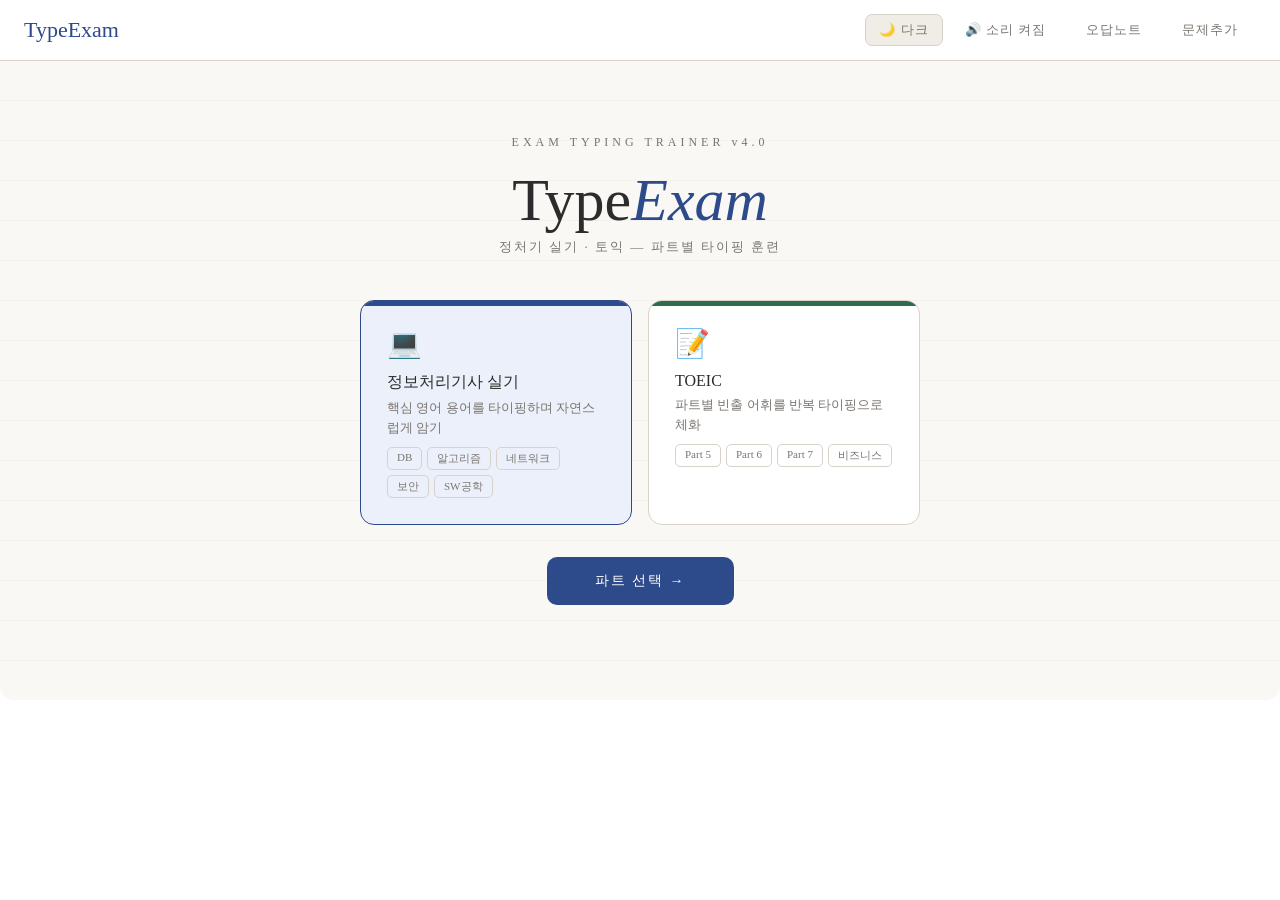
==== commit 702491c6: "Update index.html 버튼 부분 업데이트" ====
--- a/TypeExam-github/index.html
+++ b/TypeExam-github/index.html
@@ -12,16 +12,44 @@
   --indigo:#2D4A8A;--indigo-t:#EBF0FA;--green:#2E6B4F;--green-t:#E8F4EE;
   --correct:#5C4A9E;--success:#4A7C59;--error:#C0392B;--error-t:#FAEAEA;
   --amber:#B07D2E;--amber-t:#FBF3E2;
+  --shadow:0 2px 12px rgba(0,0,0,0.07);
   --f-display:var(--font-serif);
   --f-mono:var(--font-mono);
   --f-body:var(--font-sans);
 }
+/* ── 다크 모드 변수 ── */
+[data-theme="dark"]{
+  --bg:#18181B;--bg2:#1F1F23;--bg3:#27272A;--card:#1F1F23;
+  --border:#3F3F46;--border2:#52525B;--text:#F4F4F5;--muted:#A1A1AA;--dim:#71717A;
+  --indigo:#6B8FD4;--indigo-t:#1E2D4A;--green:#5BAF82;--green-t:#162B22;
+  --correct:#9D85E0;--success:#6BAD87;--error:#F87171;--error-t:#2C1515;
+  --amber:#E0A84A;--amber-t:#2C1F08;
+  --shadow:0 2px 12px rgba(0,0,0,0.4);
+}
 #root{
   font-family:var(--f-body);
   background:var(--bg);color:var(--text);
-  min-height:700px;border-radius:14px;overflow:hidden;position:relative
+  min-height:700px;border-radius:14px;overflow:hidden;position:relative;
+  transition:background .25s,color .25s;
 }
 #root::before{content:'';position:absolute;inset:0;background-image:repeating-linear-gradient(0deg,transparent,transparent 39px,rgba(0,0,0,0.022) 39px,rgba(0,0,0,0.022) 40px);pointer-events:none;z-index:0}
+/* ── 다크모드 토글 버튼 ── */
+.theme-btn{
+  padding:6px 13px;border-radius:7px;font-size:13px;letter-spacing:1px;
+  color:var(--muted);cursor:pointer;transition:all .15s;
+  border:1.5px solid var(--border);background:var(--bg2);font-family:var(--f-mono);
+}
+.theme-btn:hover{border-color:var(--indigo);color:var(--indigo);background:var(--indigo-t)}
+/* ── 혼합 모드 배지 ── */
+.mix-badge{
+  display:inline-flex;align-items:center;gap:5px;font-size:11px;
+  padding:3px 10px;border-radius:12px;font-family:var(--f-mono);font-weight:500;
+  background:linear-gradient(90deg,var(--indigo-t) 50%,var(--green-t) 50%);
+  border:1px solid var(--indigo);color:var(--indigo);
+}
+/* ── 모드 선택 카드 3열 ── */
+.mode-grid-3{display:grid;grid-template-columns:repeat(3,1fr);gap:14px;}
+@media(max-width:600px){.mode-grid-3{grid-template-columns:1fr;}}
 .screen{display:none;flex-direction:column;min-height:700px;position:relative;z-index:1}
 .screen.active{display:flex}
 
@@ -136,6 +164,47 @@
 #g-input::placeholder{color:var(--dim)}
 .skip-btn{font-size:12px;color:var(--muted);background:none;border:1px solid var(--border);padding:6px 14px;border-radius:20px;cursor:pointer;font-family:var(--f-mono);transition:all .15s}
 .skip-btn:hover{color:var(--amber);border-color:var(--amber);background:var(--amber-t)}
+/* ── 힌트 버튼 & 패널 ── */
+.hint-btn{
+  font-size:12px;color:var(--amber);background:none;
+  border:1.5px solid var(--amber);padding:6px 16px;border-radius:20px;
+  cursor:pointer;font-family:var(--f-mono);transition:all .15s;font-weight:500;
+}
+.hint-btn:hover{background:var(--amber-t)}
+.hint-btn.active{background:var(--amber);color:white}
+.hint-panel{
+  display:none;
+  background:var(--amber-t);border:2px solid var(--amber);border-radius:14px;
+  padding:16px 20px;margin:0 22px;flex-shrink:0;
+  animation:slideDown .18s ease;
+}
+@keyframes slideDown{from{opacity:0;transform:translateY(-8px)}to{opacity:1;transform:translateY(0)}}
+.hint-panel.show{display:block}
+.hint-panel-header{
+  display:flex;align-items:center;gap:8px;margin-bottom:10px;
+}
+.hint-mark-badge{
+  display:inline-flex;align-items:center;gap:4px;
+  font-size:11px;padding:3px 10px;border-radius:20px;
+  background:var(--amber);color:white;
+  font-family:var(--f-mono);font-weight:700;letter-spacing:1px;flex-shrink:0;
+}
+.hint-divider{flex:1;height:1px;background:var(--amber);opacity:.3}
+.hint-answer{
+  font-size:28px;font-weight:700;color:var(--amber);
+  font-family:var(--f-mono);letter-spacing:4px;margin-bottom:8px;
+  word-break:break-all;
+}
+.hint-desc{
+  font-size:13px;color:var(--muted);font-family:var(--f-body);
+  line-height:1.6;padding-left:10px;border-left:3px solid var(--amber);
+}
+.hint-notice{
+  font-size:11px;color:var(--amber);font-family:var(--f-mono);
+  margin-top:8px;opacity:.8;
+}
+/* 결과 화면 오답 목록 힌트 표시 */
+.rw-hint{font-size:11px;color:var(--amber);font-family:var(--f-mono);margin-left:6px}
 
 /* ── 결과 ── */
 #s-result{align-items:center;justify-content:center;padding:40px;gap:18px}
@@ -245,6 +314,7 @@
   <div class="nav-bar" style="position:absolute; top:0; left:0; width:100%; box-sizing:border-box;">
     <div class="nav-logo" onclick="goHome()">TypeExam</div>
     <div class="nav-tabs">
+      <button class="theme-btn" id="theme-btn" onclick="toggleTheme()">🌙 다크</button>
       <button id="mute-btn" class="nav-tab" onclick="toggleMute()">🔊 소리 켜짐</button> 
       <button class="nav-tab" onclick="showScreen('s-wrong')">오답노트</button>
       <button class="nav-tab" onclick="showScreen('s-custom')">문제추가</button>
@@ -276,6 +346,7 @@
   <div class="nav-bar">
     <div class="nav-logo" onclick="goHome()">TypeExam</div>
     <div class="nav-tabs">
+      <button class="theme-btn" onclick="toggleTheme()">🌙 다크</button>
       <button id="mute-btn" class="nav-tab" onclick="toggleMute()">🔊 소리 켜짐</button> 
       <button class="nav-tab" onclick="showScreen('s-wrong')">오답노트</button>
       <button class="nav-tab" onclick="showScreen('s-custom')">문제추가</button>
@@ -295,32 +366,59 @@
   <div class="nav-bar">
     <div class="nav-logo" onclick="goHome()">TypeExam</div>
     <div class="nav-tabs">
+      <button class="theme-btn" onclick="toggleTheme()">🌙 다크</button>
       <button id="mute-btn" class="nav-tab" onclick="toggleMute()">🔊 소리 켜짐</button> 
       <button class="nav-tab" onclick="showScreen('s-wrong')">오답노트</button>
       <button class="nav-tab" onclick="showScreen('s-custom')">문제추가</button>
     </div>
   </div>
   <div class="page-body" style="justify-content:center; align-items:center; padding-top:40px;">
-    <div style="width:min(780px,100%); display:flex; flex-direction:column; gap:20px;">
+    <div style="width:min(820px,100%); display:flex; flex-direction:column; gap:20px;">
       <div class="page-header" style="margin-bottom:0;">
         <div class="page-title">게임 모드 선택</div>
         <div class="page-cnt" id="mode-part-label">—</div>
       </div>
-      <div class="exam-grid" style="grid-template-columns:repeat(2,minmax(240px,1fr));">
-        <div class="exam-card selected" style="--ca:var(--indigo);--ct:var(--indigo-t); cursor:pointer;" onclick="chooseMode('normal')">
+
+      <!-- ── 출제 방식 (한/영 혼합) ── -->
+      <div style="font-size:11px;letter-spacing:2px;color:var(--muted);font-family:var(--f-mono);margin-bottom:-8px;">출제 방식</div>
+      <div class="mode-grid-3">
+        <div class="exam-card" id="mix-card-en" style="--ca:var(--indigo);--ct:var(--indigo-t); cursor:pointer;" onclick="chooseMix('en')">
+          <div class="card-icon">🇺🇸</div>
+          <div class="card-name">영어만</div>
+          <div class="card-desc">영어 단어만 출제 (기본)</div>
+          <div class="card-tags"><span class="tag">EN only</span></div>
+        </div>
+        <div class="exam-card" id="mix-card-ko" style="--ca:var(--green);--ct:var(--green-t); cursor:pointer;" onclick="chooseMix('ko')">
+          <div class="card-icon">🇰🇷</div>
+          <div class="card-name">한글만</div>
+          <div class="card-desc">한글 뜻을 직접 타이핑</div>
+          <div class="card-tags"><span class="tag">KO only</span></div>
+        </div>
+        <div class="exam-card" id="mix-card-mix" style="--ca:var(--amber);--ct:var(--amber-t); cursor:pointer;" onclick="chooseMix('mix')">
+          <div class="card-icon">🔀</div>
+          <div class="card-name">한/영 혼합</div>
+          <div class="card-desc">영어↔한글 랜덤 혼합 출제</div>
+          <div class="card-tags"><span class="tag">EN</span><span class="tag">KO</span><span class="tag">랜덤</span></div>
+        </div>
+      </div>
+
+      <!-- ── 시간 모드 ── -->
+      <div style="font-size:11px;letter-spacing:2px;color:var(--muted);font-family:var(--f-mono);margin-bottom:-8px;">시간 모드</div>
+      <div class="exam-grid" style="grid-template-columns:repeat(2,minmax(200px,1fr));">
+        <div class="exam-card selected" id="mode-card-normal" style="--ca:var(--indigo);--ct:var(--indigo-t); cursor:pointer;" onclick="chooseMode('normal')">
           <div class="card-icon">♾️</div>
           <div class="card-name">제한 없음</div>
           <div class="card-desc">시간 제한 없이 끝까지 연습</div>
           <div class="card-tags"><span class="tag">기본 모드</span></div>
         </div>
-        <div class="exam-card" style="--ca:var(--amber);--ct:var(--amber-t); cursor:pointer;" onclick="chooseMode('timeattack')">
+        <div class="exam-card" id="mode-card-timeattack" style="--ca:var(--amber);--ct:var(--amber-t); cursor:pointer;" onclick="chooseMode('timeattack')">
           <div class="card-icon">⏱️</div>
           <div class="card-name">타임어택</div>
           <div class="card-desc">제한시간 안에 최대한 많이 입력</div>
           <div class="card-tags"><span class="tag">60/90/120초</span></div>
         </div>
       </div>
-      <div id="time-select-box" style="display:none; background:var(--card); border:1px solid var(--border); border-radius:24px; padding:20px; box-shadow:var(--shadow);">
+      <div id="time-select-box" style="display:none; background:var(--card); border:1px solid var(--border); border-radius:14px; padding:18px;">
         <div style="font-size:13px; color:var(--muted); margin-bottom:12px; font-family:var(--f-mono);">타임어택 시간을 골라주세요</div>
         <div class="btn-row" style="justify-content:flex-start;">
           <button class="btn-indigo" onclick="chooseTime(60)">60초</button>
@@ -330,6 +428,7 @@
       </div>
       <div class="btn-row" style="justify-content:flex-start;">
         <button class="btn-gray" onclick="showScreen('s-part')">← 파트로 돌아가기</button>
+        <button class="btn-start" id="btn-start-game" onclick="beginSelectedGame()" style="padding:12px 36px;font-size:14px;letter-spacing:2px;">▶ 게임 시작</button>
       </div>
     </div>
   </div>
@@ -372,10 +471,20 @@
       </div>
     </div>
   </div>
+  <!-- 힌트 패널 (게임 바디와 입력행 사이) -->
+  <div class="hint-panel" id="hint-panel">
+    <div class="hint-panel-header">
+      <span class="hint-mark-badge">△ 힌트 사용</span>
+      <div class="hint-divider"></div>
+    </div>
+    <div class="hint-answer" id="hint-answer"></div>
+    <div class="hint-desc" id="hint-desc"></div>
+    <div class="hint-notice">정답을 입력하면 △ 처리됩니다. 콤보는 쌓이지 않아요.</div>
+  </div>
   <div class="g-input-row">
     <div class="g-prompt">›</div>
     <input id="g-input" type="text" placeholder="Type then press Enter..." autocomplete="off" autocorrect="off" spellcheck="false" autocapitalize="off"/>
-    <button class="skip-btn" onclick="skip()">SKIP</button>
+    <button class="hint-btn" id="hint-btn" onclick="toggleHint()">💡 힌트</button>
   </div>
 </div>
 
@@ -383,6 +492,7 @@
   <div class="nav-bar" style="position:absolute; top:0; left:0; width:100%; box-sizing:border-box;">
     <div class="nav-logo" onclick="goHome()">TypeExam</div>
     <div class="nav-tabs">
+      <button class="theme-btn" onclick="toggleTheme()">🌙 다크</button>
       <button id="mute-btn" class="nav-tab" onclick="toggleMute()">🔊 소리 켜짐</button> 
       <button class="nav-tab" onclick="showScreen('s-wrong')">오답노트</button>
       <button class="nav-tab" onclick="showScreen('s-custom')">문제추가</button>
@@ -412,6 +522,7 @@
   <div class="nav-bar">
     <div class="nav-logo" onclick="goHome()">TypeExam</div>
     <div class="nav-tabs">
+      <button class="theme-btn" onclick="toggleTheme()">🌙 다크</button>
       <button class="nav-tab active" onclick="showScreen('s-wrong')">오답노트</button>
       <button class="nav-tab" onclick="showScreen('s-custom')">문제추가</button>
     </div>
@@ -442,6 +553,7 @@
   <div class="nav-bar">
     <div class="nav-logo" onclick="goHome()">TypeExam</div>
     <div class="nav-tabs">
+      <button class="theme-btn" onclick="toggleTheme()">🌙 다크</button>
       <button id="mute-btn" class="nav-tab" onclick="toggleMute()">🔊 소리 켜짐</button> 
       <button class="nav-tab" onclick="showScreen('s-wrong')">오답노트</button>
       <button class="nav-tab active" onclick="showScreen('s-custom')">문제추가</button>
@@ -952,6 +1064,8 @@
 let isWordMasked = false;
 let isMeanMasked = false;
 let gameMode='normal';
+let mixMode='en'; // 'en' | 'ko' | 'mix'
+let hintUsed=false; // 현재 단어에서 힌트를 봤는지
 let timeLimit=0, remainingTime=0, timerInterval=null;
 let pendingItems=null, pendingLabel='';
 let lastPlayedItems=null, lastPlayedLabel='';
@@ -1063,6 +1177,65 @@
 // ══════════════════════════════════════════════════════════════════
 //  게임 시작 / 로드
 // ══════════════════════════════════════════════════════════════════
+// ══════════════════════════════════════════════════════════════════
+//  테마 (다크/라이트) 시스템
+// ══════════════════════════════════════════════════════════════════
+function applyTheme(theme, save=true){
+  const root = document.getElementById('root');
+  root.setAttribute('data-theme', theme);
+  if(save) localStorage.setItem('te_theme', theme);
+  document.querySelectorAll('.theme-btn').forEach(btn => {
+    btn.textContent = theme === 'dark' ? '☀️ 라이트' : '🌙 다크';
+  });
+}
+
+function toggleTheme(){
+  const current = document.getElementById('root').getAttribute('data-theme') || 'light';
+  applyTheme(current === 'dark' ? 'light' : 'dark');
+}
+
+// 페이지 로드 시 즉시 테마 적용
+(function initTheme(){
+  const saved = localStorage.getItem('te_theme');
+  const prefersDark = window.matchMedia('(prefers-color-scheme: dark)').matches;
+  const isDark = saved ? saved === 'dark' : prefersDark;
+  applyTheme(isDark ? 'dark' : 'light', false);
+  window.matchMedia('(prefers-color-scheme: dark)').addEventListener('change', e => {
+    if(!localStorage.getItem('te_theme')) applyTheme(e.matches ? 'dark' : 'light', false);
+  });
+})();
+
+// ══════════════════════════════════════════════════════════════════
+//  한/영 혼합 출제 모드
+// ══════════════════════════════════════════════════════════════════
+function chooseMix(mode){
+  mixMode = mode;
+  // 카드 selected 표시
+  ['en','ko','mix'].forEach(m => {
+    const el = document.getElementById('mix-card-' + m);
+    if(el) el.classList.toggle('selected', m === mode);
+  });
+}
+
+/**
+ * 혼합 모드에 따라 단어 목록 변환
+ * - 'en'  : 원본 그대로 (영어 단어 타이핑)
+ * - 'ko'  : w↔m 스왑 (한글 뜻 타이핑, 영어 뜻이 힌트)
+ * - 'mix' : 각 단어 50% 확률로 en/ko 랜덤
+ */
+function applyMixMode(items){
+  if(mixMode === 'en') return items;
+  return items.map(item => {
+    const useKo = mixMode === 'ko' || (mixMode === 'mix' && Math.random() < 0.5);
+    if(!useKo) return item;
+    // 한글 뜻이 없는 단어(순수 영어 뜻)는 en으로 유지
+    const hasMeaning = item.m && /[가-힣]/.test(item.m);
+    if(!hasMeaning) return item;
+    // w와 m 역할 교환 — 한글 뜻을 타이핑 대상으로
+    return { w: item.m.split('—')[0].split('—')[0].trim(), m: item.w, c: item.c };
+  });
+}
+
 function formatTime(sec){
   if(!Number.isFinite(sec) || sec<=0) return '0:00';
   const min=Math.floor(sec/60);
@@ -1095,31 +1268,57 @@
   pendingLabel=label;
   document.getElementById('mode-part-label').textContent=label;
   document.getElementById('time-select-box').style.display='none';
+  // 혼합 모드 초기화 (매번 en으로 리셋)
+  mixMode='en';
+  ['en','ko','mix'].forEach(m => {
+    const el = document.getElementById('mix-card-' + m);
+    if(el) el.classList.toggle('selected', m === 'en');
+  });
+  // 시간 모드 초기화
+  timeLimit=0;
+  ['normal','timeattack'].forEach(m => {
+    const el = document.getElementById('mode-card-' + m);
+    if(el) el.classList.toggle('selected', m === 'normal');
+  });
   showScreen('s-mode');
 }
 
 function chooseMode(mode){
   gameMode=mode;
+  ['normal','timeattack'].forEach(m => {
+    const el = document.getElementById('mode-card-' + m);
+    if(el) el.classList.toggle('selected', m === mode);
+  });
   const box=document.getElementById('time-select-box');
   if(mode==='timeattack'){
     box.style.display='block';
-    return;
+  } else {
+    box.style.display='none';
+    timeLimit=0;
+    remainingTime=0;
   }
-  timeLimit=0;
-  remainingTime=0;
-  beginSelectedGame();
 }
 
 function chooseTime(seconds){
   gameMode='timeattack';
   timeLimit=seconds;
   remainingTime=seconds;
-  beginSelectedGame();
+  // 시간 버튼 선택 표시
+  document.querySelectorAll('#time-select-box .btn-indigo').forEach(btn => {
+    btn.classList.toggle('active-time', btn.textContent === seconds+'초');
+    btn.style.background = btn.textContent === seconds+'초' ? 'var(--indigo)' : 'transparent';
+    btn.style.color = btn.textContent === seconds+'초' ? 'white' : 'var(--indigo)';
+  });
 }
 
 function beginSelectedGame(){
   if(!pendingItems || !pendingLabel) return;
-  startGame(pendingItems, pendingLabel);
+  if(gameMode==='timeattack' && !timeLimit){
+    toast('⏱ 타임어택 시간을 선택해주세요!');
+    return;
+  }
+  const mixed = applyMixMode(pendingItems);
+  startGame(mixed, pendingLabel);
 }
 
 function startGame(items,label){
@@ -1143,6 +1342,10 @@
   document.getElementById('g-pname').textContent=label;
   document.getElementById('g-prog').style.background=d.prog;
   document.getElementById('wc-lbl').textContent=exam==='toeic'?'MEANING':'DEFINITION';
+  // 혼합 모드 배지
+  const mixLabels = {en:'EN', ko:'KO', mix:'EN/KO MIX'};
+  const pname = document.getElementById('g-pname');
+  pname.innerHTML = `${label} <span class="mix-badge">${mixLabels[mixMode]||'EN'}</span>`;
   showScreen('s-game');
   if(gameMode==='timeattack') startTimer();
   loadWord();
@@ -1175,6 +1378,12 @@
   
   buildDots();
   typed='';
+  hintUsed=false;
+  // 힌트 패널 닫기
+  document.getElementById('hint-panel').classList.remove('show');
+  const hintBtn = document.getElementById('hint-btn');
+  hintBtn.classList.remove('active');
+  hintBtn.textContent = '💡 힌트';
   renderWord();
   document.getElementById('g-input').value='';
   
@@ -1205,12 +1414,21 @@
   if(!startTime){startTime=Date.now();wpmTimer=setInterval(updateStats,2000);}
 
   if(wordsMatch(val.trim(), w)){
-    totalWords++;totalChars+=w.length;combo++;bestCombo=Math.max(bestCombo,combo);
-    document.getElementById('g-combo').textContent=combo;
-    const chip=document.getElementById('h-combo');
-    if(combo>=3){chip.style.display='inline';chip.textContent='🔥 '+combo+' COMBO!';}
-    else chip.style.display='none';
-    showPop(combo>=5?'🔥 +'+combo:'✓','var(--success)');
+    totalWords++;totalChars+=w.length;
+    if(hintUsed){
+      // △ 힌트 사용 정답 — 콤보 없음, 오답노트에 hinted 기록
+      document.getElementById('g-combo').textContent='0';
+      document.getElementById('h-combo').style.display='none';
+      showPop('△','var(--amber)');
+      sessionWrong.push({...words[idx],exam:exam,examLabel:DB[exam]?.badge||'커스텀',hinted:true});
+    } else {
+      combo++;bestCombo=Math.max(bestCombo,combo);
+      document.getElementById('g-combo').textContent=combo;
+      const chip=document.getElementById('h-combo');
+      if(combo>=3){chip.style.display='inline';chip.textContent='🔥 '+combo+' COMBO!';}
+      else chip.style.display='none';
+      showPop(combo>=5?'🔥 +'+combo:'✓','var(--success)');
+    }
   } else {
     totalErrors++;combo=0;
     document.getElementById('g-combo').textContent='0';
@@ -1264,6 +1482,39 @@
   a.appendChild(el);setTimeout(()=>el.remove(),700);
 }
 
+// ── 힌트 토글 ──────────────────────────────────────────────────────
+function toggleHint(){
+  if(idx>=words.length) return;
+  playSound(sfx.button);
+
+  const panel  = document.getElementById('hint-panel');
+  const btn    = document.getElementById('hint-btn');
+  const isOpen = panel.classList.contains('show');
+
+  if(isOpen){
+    panel.classList.remove('show');
+    btn.classList.remove('active');
+    btn.textContent = '💡 힌트';
+  } else {
+    const item = words[idx];
+    hintUsed = true;
+    combo = 0;
+    document.getElementById('g-combo').textContent = '0';
+    document.getElementById('h-combo').style.display = 'none';
+
+    // 답 + 설명 채우기
+    document.getElementById('hint-answer').textContent = item.w;
+    document.getElementById('hint-desc').textContent =
+      item.c ? `→ ${item.c}` : (item.m || '(추가 설명 없음)');
+
+    panel.classList.add('show');
+    btn.classList.add('active');
+    btn.textContent = '💡 닫기';
+
+    setTimeout(() => document.getElementById('g-input').focus(), 50);
+  }
+}
+
 function skip(){
   if(idx>=words.length)return;
   playSound(sfx.button);
@@ -1306,7 +1557,8 @@
     rw.style.display='block';
     sessionWrong.forEach(w=>{
       const d=document.createElement('div');d.className='rw-item';
-      d.innerHTML=`<span class="rw-word">${w.w}</span><span class="rw-mean">${w.m.slice(0,40)}…</span>`;
+      const hintTag = w.hinted ? `<span class="rw-hint">△ 힌트</span>` : '';
+      d.innerHTML=`<span class="rw-word">${w.w}${hintTag}</span><span class="rw-mean">${w.m.slice(0,40)}…</span>`;
       rl.appendChild(d);
     });
   }else rw.style.display='none';
@@ -1335,8 +1587,13 @@
   let added=0;
   sessionWrong.forEach(item=>{
     const exists=wrongNote.find(n=>n.w===item.w);
-    if(exists)exists.cnt=(exists.cnt||1)+1;
-    else{wrongNote.push({...item,cnt:1,savedAt:Date.now()});added++;}
+    if(exists){
+      exists.cnt=(exists.cnt||1)+1;
+      if(item.hinted) exists.hinted=true;
+    } else {
+      wrongNote.push({...item,cnt:1,savedAt:Date.now()});
+      added++;
+    }
   });
   save();toast(`오답노트에 ${added}개 추가됐어요!`);
   sessionWrong=[]; // 💡 저장 후 비워주기 추가
@@ -1418,6 +1675,7 @@
         <div class="note-mean" onclick="this.classList.toggle('revealed')">${item.m}</div>
         <div class="note-meta">
           ${(item.cnt||1)>1 ? `<span class="note-cnt">⚠ ${item.cnt}회 틀림</span>` : ''}
+          ${item.hinted ? `<span class="hint-mark">△ 힌트</span>` : ''}
         </div>
       </div>
       <button class="note-del" onclick="delWrong(${originalIndex}, '${label}')">✕</button>
@@ -1528,6 +1786,13 @@
 
 renderCustom();
 selExam('jcs'); // 처음 시작할 때 정처기 기본 선택
+// 테마 버튼 텍스트 초기 동기화
+(function(){
+  const theme = document.getElementById('root').getAttribute('data-theme') || 'light';
+  document.querySelectorAll('.theme-btn').forEach(btn => {
+    btn.textContent = theme === 'dark' ? '☀️ 라이트' : '🌙 다크';
+  });
+})();
 
 // 🔊 화면 어디든 클릭하면 'button_snd' 재생하기
 document.addEventListener('click', function(e) {
@@ -1538,4 +1803,4 @@
 });
 </script>
 </body>
-</html>+</html>
